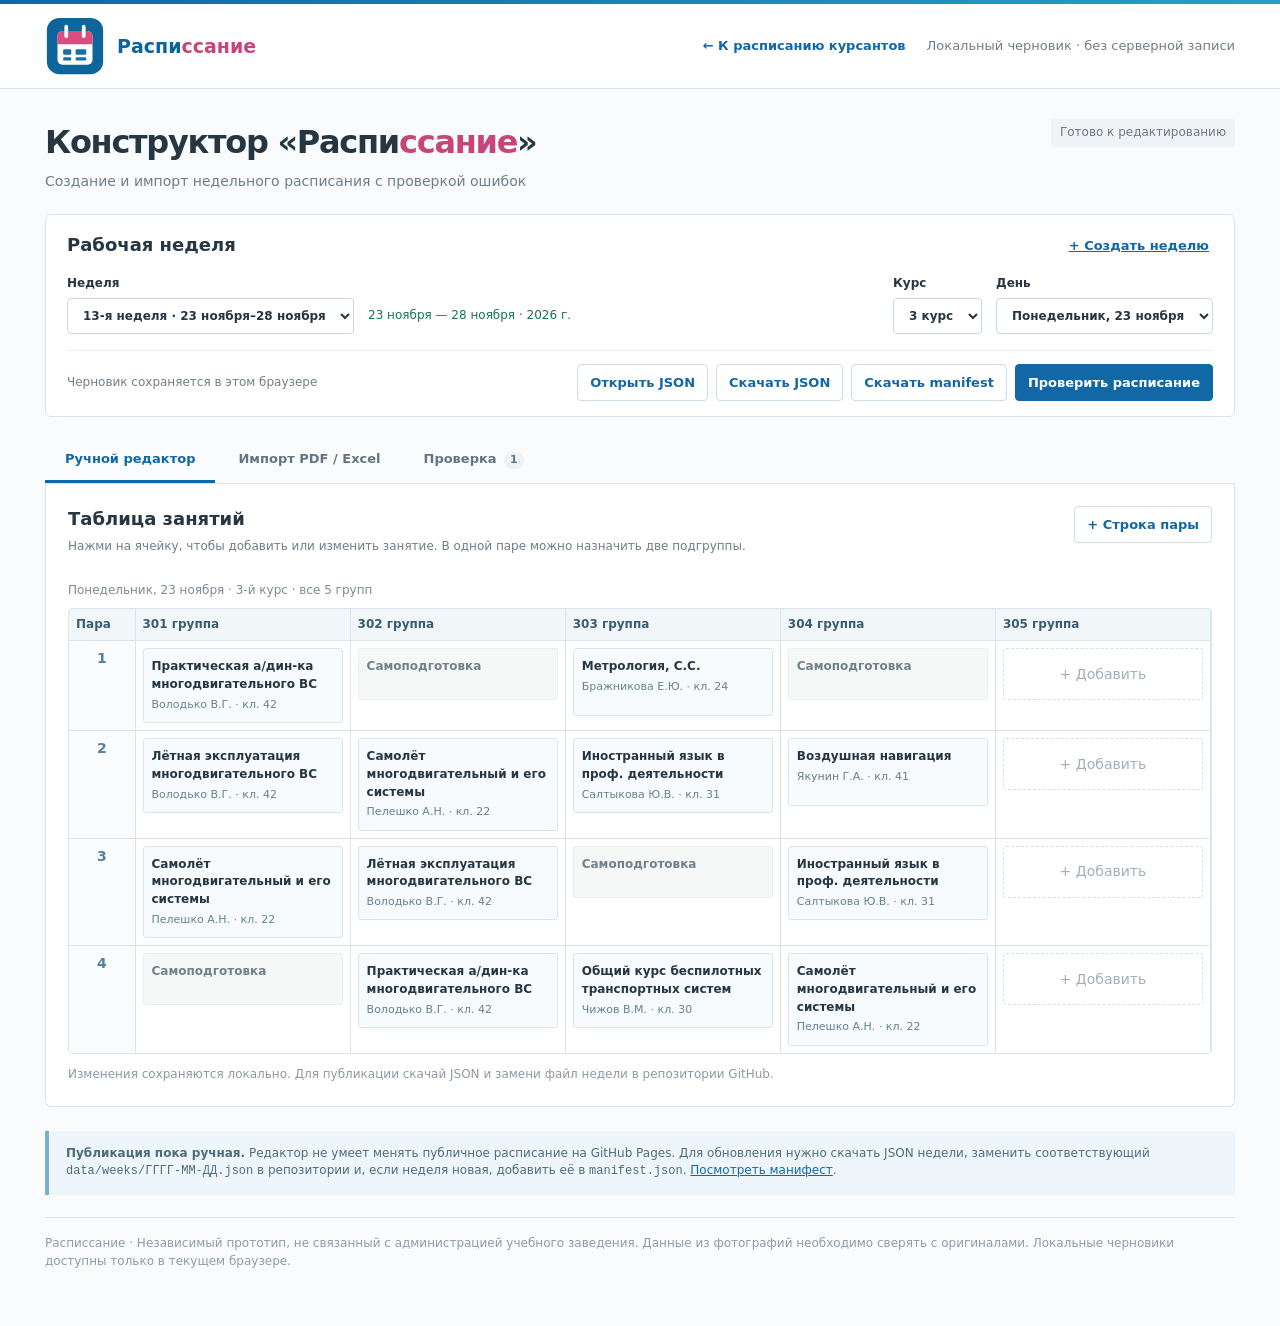
==== editor/index.html @ 6105d711 "Add files via upload" ====
<!doctype html>
<html lang="ru">
<head>
<meta charset="utf-8">
<meta name="viewport" content="width=device-width,initial-scale=1">
<meta name="theme-color" content="#ffffff">
<title>Редактор — Расписсание</title>
<link rel="stylesheet" href="./style.css">
<link rel="manifest" href="../manifest.webmanifest">
<link rel="icon" type="image/png" href="../assets/icons/favicon-48.png">
<link rel="apple-touch-icon" href="../assets/icons/apple-touch-icon.png">
</head>
<body>
<div class="top-rule"></div>
<header class="site-header"><div class="header-inner">
  <div class="brand"><img src="../assets/raspissanie-mark.svg" alt="Значок Расписсание"><div><strong>Распи<span class="brand-accent">ссание</span></strong></div></div>
  <nav class="header-nav"><a href="../index.html">← К расписанию курсантов</a><span>Локальный черновик · без серверной записи</span></nav>
</div></header>
<main class="container">
<div class="headline"><div><h1>Конструктор «Распи<span class="brand-accent">ссание</span>»</h1><p class="subheading">Создание и импорт недельного расписания с проверкой ошибок</p></div><span id="dirtyBadge" class="tag-muted">Не изменено</span></div>
<section class="workspace-bar" aria-label="Рабочая неделя">
<div class="workspace-header"><h2>Рабочая неделя</h2><button class="linkish" type="button" id="newWeekBtn">+ Создать неделю</button></div>
<div class="workspace-actions"><label>Неделя <select id="weekSelect" aria-label="Выбор недели"></select></label><span id="weekRange" class="week-range"></span><label>Курс <select id="courseSelect"><option value="1">1 курс</option><option value="2">2 курс</option><option value="3" selected>3 курс</option></select></label><label>День <select id="daySelect"></select></label></div>
<div class="workspace-status"><span id="storageStatus" role="status">Черновик сохраняется в этом браузере</span><div class="workspace-buttons"><button class="btn secondary" id="loadJsonBtn">Открыть JSON</button><button class="btn secondary" id="exportJsonBtn">Скачать JSON</button><button class="btn secondary" id="exportManifestBtn" title="Список недель для GitHub Pages">Скачать manifest</button><button class="btn primary" id="validateBtn">Проверить расписание</button></div></div>
</section>
<div class="tabs" role="tablist" aria-label="Режимы работы"><button class="tab active" role="tab" data-tab="manual" aria-selected="true">Ручной редактор</button><button class="tab" role="tab" data-tab="import" aria-selected="false">Импорт PDF / Excel</button><button class="tab" role="tab" data-tab="checks" aria-selected="false">Проверка <span id="issuesCount" class="tiny-count">0</span></button></div>
<section id="manualPanel" class="panel" aria-labelledby="manualTitle"><div class="panel-head"><div><h2 id="manualTitle">Таблица занятий</h2><p>Нажми на ячейку, чтобы добавить или изменить занятие. В одной паре можно назначить две подгруппы.</p></div><button type="button" class="btn secondary" id="addSlotBtn">+ Строка пары</button></div>
<div id="gridInfo" class="hint"></div><div class="table-wrap"><table class="editor-grid" id="scheduleGrid"><thead></thead><tbody></tbody></table></div><div class="grid-foot">Изменения сохраняются локально. Для публикации скачай JSON и замени файл недели в репозитории GitHub.</div></section>
<section id="importPanel" class="panel" hidden><div class="panel-head"><div><h2>Импорт документа</h2><p>Импорт не публикуется сразу: сначала проверь распознанные строки, затем перенеси их в таблицу.</p></div></div>
<div class="import-intro"><div class="dropzone" id="dropzone" tabindex="0" role="button" aria-label="Загрузить PDF, Excel, CSV, JSON или фото"><span class="drop-icon">⇧</span><strong>Перетащи документ или выбери файл</strong><small>Excel (.xlsx), CSV, PDF с текстовым слоем, JSON, фото для ручной сверки</small><button id="pickFileBtn" class="btn primary" type="button">Выбрать файл</button><input id="docFile" type="file" accept=".xlsx,.csv,.tsv,.pdf,.json,.png,.jpg,.jpeg" hidden></div>
<div class="how-to"><h3>Как работает импорт</h3><p><b>Excel:</b> поддерживается таблица с колонками «Дата / Группа / Пара / Предмет / Преподаватель / Класс», а также экспериментальное чтение широких таблиц по группам.</p><p><b>PDF:</b> извлекается текстовый слой. Скан без текста и фотография остаются источником для ручного переноса — облачное ИИ-распознавание пока не подключено.</p><button class="btn secondary" id="downloadCsvBtn" type="button">Скачать образец CSV для Excel</button></div></div>
<div class="import-status" id="importStatus" role="status">Документ ещё не выбран.</div>
<div id="importWork" hidden><div class="import-work-head"><div><h3 id="importFileTitle">Предпросмотр</h3><p id="importStats"></p></div><div class="import-actions"><button class="btn secondary" id="clearStageBtn">Очистить импорт</button><button class="btn primary" id="applyStageBtn">Перенести в черновик</button></div></div><div class="import-columns"><div class="preview"><h4>Исходный документ / распознанный текст</h4><div id="sourcePreview" class="source-view"></div></div><div class="review"><h4>Распознанные записи · можно исправить перед переносом</h4><div id="stageTableWrap" class="stage-scroll"></div><div id="stageNotes" class="hint"></div></div></div></div>
</section>
<section id="checksPanel" class="panel" hidden><div class="panel-head"><div><h2>Проверка расписания</h2><p>Проверяем незаполненные поля, неизвестные фамилии, повторяющиеся занятия и пересечения.</p></div><button class="btn primary" type="button" id="recheckBtn">Проверить ещё раз</button></div><div id="checkSummary" class="check-summary"></div><div id="checkList" class="issues"></div></section>
<section class="help-note"><strong>Публикация пока ручная.</strong> Редактор не умеет менять публичное расписание на GitHub Pages. Для обновления нужно скачать JSON недели, заменить соответствующий <code>data/weeks/ГГГГ-ММ-ДД.json</code> в репозитории и, если неделя новая, добавить её в <code>manifest.json</code>. <a href="../data/weeks/manifest.json" target="_blank" rel="noopener">Посмотреть манифест</a>.</section>
<footer>Расписсание · Независимый прототип, не связанный с администрацией учебного заведения. Данные из фотографий необходимо сверять с оригиналами. Локальные черновики доступны только в текущем браузере.</footer>
</main>
<dialog id="lessonDialog" class="modal"><form id="lessonForm"><div class="modal-header"><div><h2 id="lessonDialogTitle">Редактирование пары</h2><p id="lessonContext"></p></div><button type="button" id="closeLessonBtn" class="icon-button" aria-label="Закрыть">×</button></div><div class="modal-body"><div class="form-grid"><label>Номер пары <select id="lessonNumber"></select></label><label>Тип занятия <select id="lessonKind"><option value="lesson">Учебная пара</option><option value="self_study">Самоподготовка</option><option value="split">Подгруппы (2 занятия)</option></select></label></div><div id="singleFields" class="form-grid"><label class="full">Дисциплина<input id="lessonSubject" list="subjectsList" autocomplete="off" placeholder="Например, Воздушная навигация"><datalist id="subjectsList"></datalist></label><label>Преподаватель<input id="lessonTeacher" list="teachersList" autocomplete="off" placeholder="Фамилия"><datalist id="teachersList"></datalist></label><label>Аудитория<input id="lessonRoom" list="roomsList" autocomplete="off" placeholder="Например, 41"></label></div><div id="splitFields" hidden><p class="hint">Оба занятия проходят одновременно. Выбери преподавателя и аудиторию отдельно для каждой подгруппы.</p><div id="splitFieldRows"></div></div></div><div class="modal-actions"><button type="button" class="btn danger" id="deleteLessonBtn">Удалить</button><div class="grow"></div><button type="button" class="btn secondary" id="cancelLessonBtn">Отмена</button><button type="submit" class="btn primary">Сохранить</button></div></form></dialog>
<dialog id="newWeekDialog" class="modal"><form id="newWeekForm"><div class="modal-header"><div><h2>Создать учебную неделю</h2><p>Старые недели останутся на месте</p></div><button type="button" class="icon-button" id="closeNewWeekBtn">×</button></div><div class="modal-body"><label class="block-label">Понедельник новой недели<input id="newWeekDate" type="date" required></label><label class="block-label">Основа<select id="newWeekMethod"><option value="blank">Пустая неделя (все 15 групп)</option><option value="copy">Скопировать занятия из выбранной недели</option></select></label><p class="hint">При копировании даты переносятся на новую неделю, а старые записи сохраняются. После создания можно исправить занятия вручную.</p></div><div class="modal-actions"><button type="button" class="btn secondary" id="cancelNewWeekBtn">Отмена</button><button type="submit" class="btn primary">Создать неделю</button></div></form></dialog>
<datalist id="roomsList"></datalist>
<div id="toast" role="status" class="toast"></div>
<script src="./app.js"></script>
<script defer src="../assets/pwa.js"></script>
</body></html>
---- editor/style.css ----
:root{--blue:#1267a6;--blue-dark:#084d80;--blue-pale:#eaf4fb;--text:#263642;--muted:#6e7e89;--line:#dbe4ea;--green:#157650;--warn:#8a621f;--red:#b64d57;--pale:#faf9ec;--bg:#f9fbfc}
*{box-sizing:border-box}body{margin:0;font-family:system-ui,-apple-system,"Segoe UI",Arial,sans-serif;color:var(--text);background:var(--bg);font-size:14px;line-height:1.48}button,input,select{font:inherit}button{cursor:pointer}a{color:var(--blue)}input,select{min-width:0}button:focus-visible,input:focus-visible,select:focus-visible,a:focus-visible{outline:3px solid #67b8ea;outline-offset:2px}[hidden]{display:none!important}.top-rule{height:4px;background:linear-gradient(90deg,#0c68aa,#26a0c4)}.site-header{background:white;border-bottom:1px solid var(--line)}.header-inner{max-width:1240px;margin:auto;padding:12px 25px;display:flex;justify-content:space-between;align-items:center;gap:14px}.brand{display:flex;align-items:center;gap:12px}.brand img{width:60px;height:60px;object-fit:contain}.brand strong{display:block;font-size:19px;color:#08649d}.header-nav{display:flex;gap:21px;font-size:13px;color:var(--muted)}.header-nav a{text-decoration:none;font-weight:600}.container{max-width:1240px;margin:auto;padding:30px 25px 56px}.headline{display:flex;align-items:flex-start;justify-content:space-between;gap:10px;margin-bottom:22px}.headline h1{font-size:32px;letter-spacing:-.04em;margin:0 0 5px}.subheading{margin:0;color:var(--muted)}.tag-muted{padding:5px 9px;background:#eff3f6;color:#6b7a84;border-radius:4px;font-size:12px;white-space:nowrap}.tag-muted.dirty{background:#fff5df;color:#936321}.workspace-bar,.panel{background:white;border:1px solid var(--line);border-radius:6px}.workspace-bar{padding:17px 21px 15px;margin-bottom:21px}.workspace-header,.workspace-status,.panel-head{display:flex;justify-content:space-between;align-items:center;gap:15px}.workspace-header h2,.panel h2{font-size:18px;margin:0}.linkish{background:none;border:0;color:var(--blue);font-weight:700;text-decoration:underline;font-size:13px;padding:4px}.workspace-actions{display:flex;gap:14px;align-items:end;flex-wrap:wrap;margin:16px 0}.workspace-actions label{font-size:12px;font-weight:650;display:flex;flex-direction:column;gap:5px}.workspace-actions select,.modal input,.modal select{padding:9px 11px;border:1px solid #cbd8df;border-radius:4px;background:white;color:var(--text)}.workspace-actions #weekSelect{min-width:185px}.workspace-actions #daySelect{min-width:175px}.week-range{margin-right:auto;font-size:12px;color:var(--green);padding-bottom:9px}.workspace-status{border-top:1px solid #e8eff3;padding-top:13px;color:var(--muted);font-size:12px}.workspace-buttons{display:flex;gap:8px;flex-wrap:wrap}.btn{border-radius:4px;min-height:35px;padding:8px 12px;font-size:13px;font-weight:650;border:1px solid transparent;background:white;white-space:nowrap}.btn.primary{color:white;background:var(--blue);border-color:var(--blue)}.btn.primary:hover{background:var(--blue-dark)}.btn.secondary{color:var(--blue);border-color:#cbdde8}.btn.secondary:hover{background:#f1f8fc}.btn.danger{color:#ac3d4c;border-color:#e6b9bf}.tabs{display:flex;gap:3px;border-bottom:1px solid var(--line)}.tab{border:0;border-bottom:3px solid transparent;background:none;color:#637582;font-weight:600;padding:11px 20px;font-size:13px}.tab.active{color:var(--blue);border-bottom-color:var(--blue)}.tiny-count{display:inline-block;background:#edf2f6;padding:0 6px;border-radius:15px;font-size:11px;margin-left:3px}.panel{border-top:0;border-radius:0 0 6px 6px;padding:22px;margin-bottom:24px;min-height:210px}.panel-head{align-items:start;margin-bottom:18px}.panel-head p{color:var(--muted);font-size:12px;margin:6px 0 0;max-width:740px}.hint{color:#7b8b96;font-size:12px;padding:8px 0}.table-wrap{overflow:auto;max-height:72vh;border:1px solid var(--line);border-radius:4px}.editor-grid{border-collapse:collapse;min-width:825px;width:100%;table-layout:fixed}.editor-grid th{background:#f1f6f9;color:#395c71;font-size:12px;position:sticky;top:0;z-index:1;text-align:left}.editor-grid th,.editor-grid td{padding:7px;border-bottom:1px solid var(--line);border-right:1px solid var(--line);vertical-align:top}.editor-grid th:first-child{width:66px}.editor-grid tr:last-child td{border-bottom:0}.editor-grid td:first-child{font-weight:750;background:#fafbfc;color:#57809b;text-align:center}.cell-lesson{width:100%;border:1px solid #d8e6ee;border-radius:3px;background:#f7fbfd;padding:9px 8px;text-align:left;min-height:68px;white-space:normal;color:var(--text);display:flex;flex-direction:column;gap:3px}.cell-lesson:hover{background:#e8f4fb;border-color:#78b9df}.cell-lesson span{font-weight:650;font-size:12px}.cell-lesson small{color:#66808e;font-size:11px}.cell-lesson.self{background:#f6f7f7;border-color:#ebeeee;color:#70818b;min-height:52px}.cell-lesson.empty{border:1px dashed #d4e0e8;background:white;color:#a1b0b9;justify-content:center;align-items:center;min-height:52px}.cell-lesson.split{border-left:3px solid #4c9acb}.cell-lesson.duplicate{outline:2px solid #dfa04f}.grid-foot{color:#8b99a3;font-size:12px;margin-top:12px}.import-intro{display:grid;grid-template-columns:1fr 1fr;gap:15px}.dropzone{border:2px dashed #bbd3e1;background:#f7fbfe;padding:25px;display:flex;gap:10px;align-items:center;justify-content:center;text-align:center;flex-direction:column;min-height:230px;border-radius:6px}.dropzone.dragover{background:#e4f4ff;border-color:#2d91ce}.dropzone strong{font-size:15px}.dropzone small{color:var(--muted);font-size:12px;max-width:370px}.drop-icon{font-size:36px;color:#397da9}.how-to{background:var(--pale);padding:18px 21px;border:1px solid #efecd5;border-radius:6px}.how-to h3{margin:0 0 6px}.how-to p{font-size:12px;color:#60737d}.import-status{padding:13px;background:#f4f8fa;border-left:3px solid #87b4ce;margin:18px 0;color:#496679;font-size:13px}.import-status.error{border-color:#c75f5f;background:#fff5f5;color:#8e3d43}.import-work-head{display:flex;justify-content:space-between;align-items:start;gap:15px}.import-work-head h3{margin:0 0 4px}.import-work-head p{margin:0;color:var(--muted);font-size:12px}.import-actions{display:flex;gap:8px;flex-wrap:wrap}.import-columns{display:grid;grid-template-columns:minmax(230px,35%) minmax(0,1fr);gap:14px;margin-top:17px}.preview,.review{min-width:0;border:1px solid var(--line);border-radius:4px;padding:12px}.preview h4,.review h4{font-size:13px;margin:0 0 10px}.source-view{background:#f8fafb;max-height:520px;overflow:auto;min-height:160px;padding:9px}.source-view img{max-width:100%;height:auto}.source-view iframe{width:100%;height:430px;border:0}.source-view pre{white-space:pre-wrap;font-family:ui-monospace,monospace;font-size:11px;word-break:break-word}.stage-scroll{overflow:auto;max-height:520px}.stage-table{border-collapse:collapse;min-width:840px;width:100%}.stage-table th{position:sticky;top:0;background:#eff5f8;z-index:1;color:#637783;font-size:11px}.stage-table th,.stage-table td{border:1px solid #e1e9ee;padding:5px}.stage-table input,.stage-table select{border:1px solid #d7e2e8;padding:5px 6px;max-width:100%;width:100%;font-size:12px;background:white}.stage-table tr.uncertain{background:#fff7e6}.stage-table .mini-remove{border:0;background:transparent;color:#b64d57;font-size:20px;padding:0 4px}.issues{display:grid;gap:8px}.issue{padding:11px 13px;border:1px solid #e2e9ed;border-radius:4px;border-left:4px solid #d6a54c;font-size:13px}.issue.error{border-left-color:#c45b64}.issue.info{border-left-color:#65a5cb}.issue strong{display:block;margin-bottom:2px}.issue span{color:var(--muted);font-size:12px}.check-summary{margin-bottom:12px;font-size:13px;color:#507184}.help-note{background:#eef6fb;border-left:4px solid #78b0ce;padding:14px 17px;color:#4d6c7b;font-size:12px;margin-bottom:22px}.help-note code{white-space:normal}.container footer{font-size:12px;color:#8d9ca6;border-top:1px solid var(--line);padding-top:17px}.modal{border:1px solid #bfd5e3;border-radius:6px;max-width:600px;width:calc(100% - 20px);padding:0;box-shadow:0 22px 62px #142e4240;max-height:92vh;color:var(--text)}.modal::backdrop{background:#16334888}.modal-header{display:flex;justify-content:space-between;gap:10px;background:#f0f6fa;border-bottom:1px solid var(--line);padding:16px 20px}.modal-header h2{font-size:18px;margin:0}.modal-header p{margin:3px 0 0;color:var(--muted);font-size:12px}.icon-button{background:none;border:0;font-size:28px;line-height:1;color:#83949e}.modal-body{padding:19px 20px;max-height:65vh;overflow:auto}.modal-body label{font-size:12px;font-weight:600;color:#465d6c;display:flex;flex-direction:column;gap:5px}.modal-body label input,.modal-body label select{font-weight:400;color:#263642;font-size:13px}.form-grid{display:grid;grid-template-columns:1fr 1fr;gap:13px;margin-bottom:13px}.form-grid .full{grid-column:1/-1}.block-label{margin-bottom:14px}.split-box{border:1px solid #e1e8ef;border-radius:4px;padding:12px;margin:10px 0}.split-box h3{margin:0 0 8px;font-size:13px}.split-box .form-grid{margin:0}.modal-actions{border-top:1px solid var(--line);padding:12px 20px;display:flex;gap:9px;align-items:center}.grow{flex:1}.toast{position:fixed;right:20px;bottom:20px;border-radius:5px;background:#183f5a;color:#fff;padding:13px 17px;z-index:200;box-shadow:0 8px 20px #153f5733;display:none;max-width:390px}.toast.show{display:block}
@media(max-width:900px){.import-columns{grid-template-columns:1fr}.import-intro{grid-template-columns:1fr}.header-nav span{display:none}.workspace-status,.panel-head,.import-work-head{align-items:flex-start;flex-wrap:wrap}.week-range{width:100%;order:4;padding:0}.table-wrap{max-height:none}}
@media(max-width:600px){.container{padding:20px 13px 40px}.header-inner{padding:10px 13px}.brand img{height:46px;width:46px}.brand strong{font-size:16px}.brand small{font-size:10px}.header-nav a{font-size:11px}.headline h1{font-size:26px}.workspace-bar,.panel{padding:14px}.tab{padding:10px 11px;font-size:12px}.workspace-actions{gap:10px}.workspace-actions label{width:calc(50% - 5px)}.workspace-actions label select{width:100%;min-width:0!important}.workspace-buttons{width:100%}.workspace-buttons .btn{flex:1;white-space:normal}.form-grid{grid-template-columns:1fr}.form-grid .full{grid-column:auto}}

/* Временный бренд; сетка и типографика остаются исходными */
.brand-accent{color:#c64679}
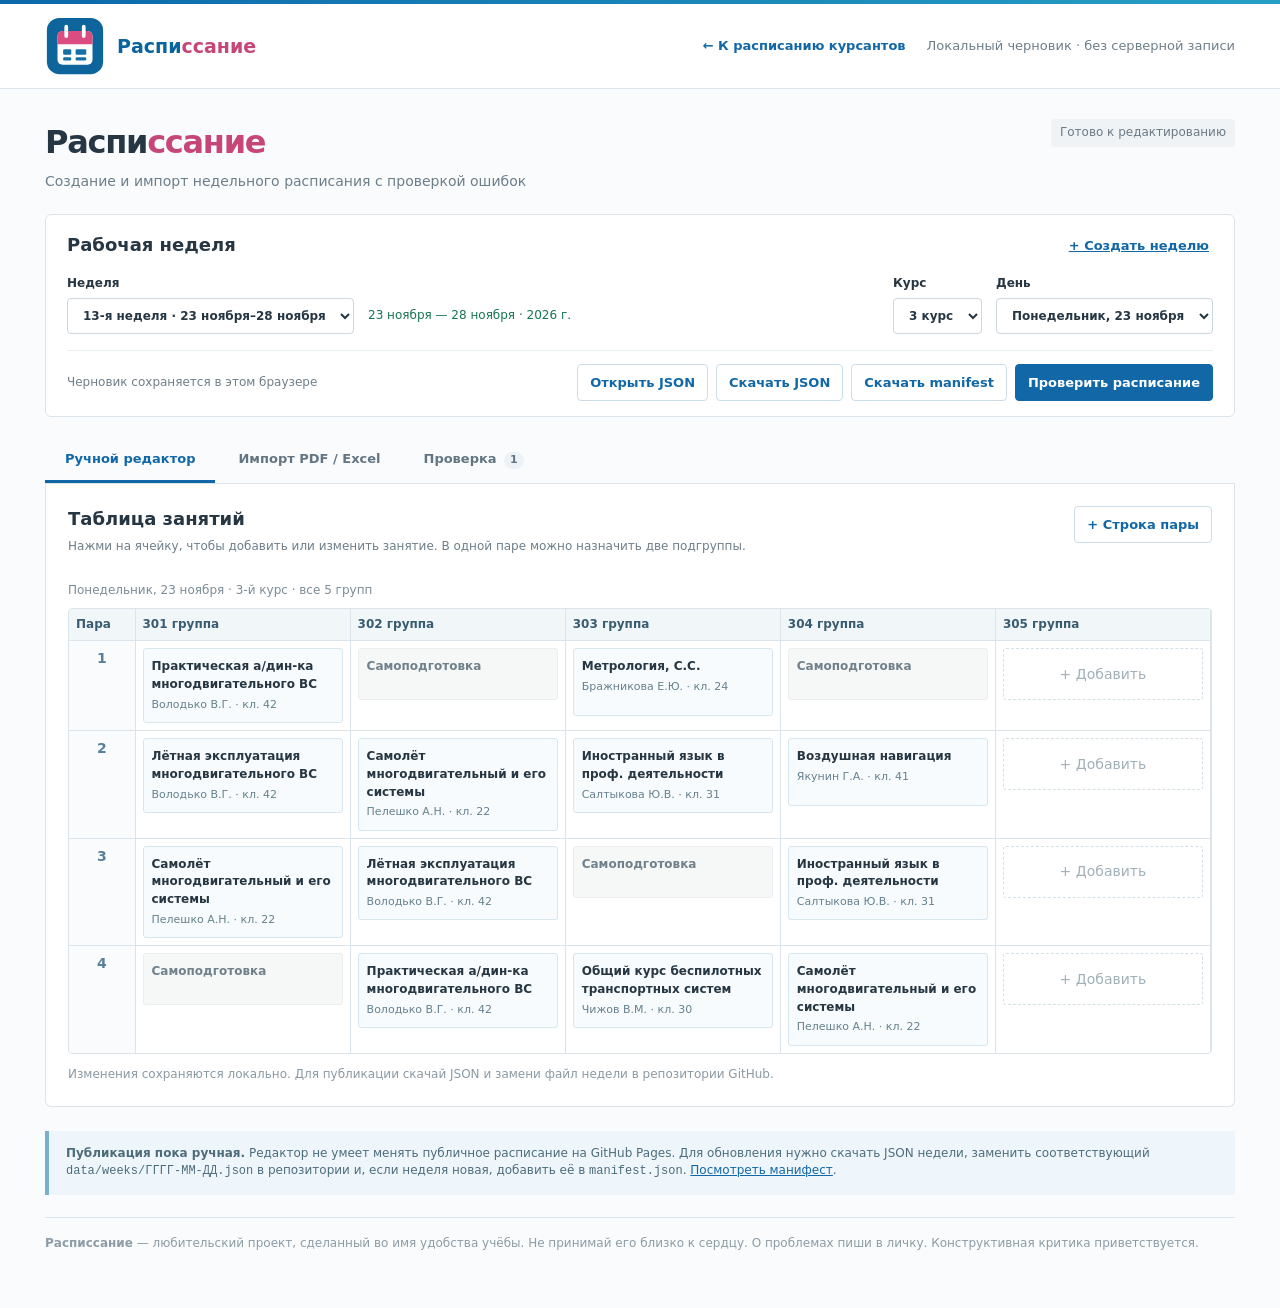
==== commit 0830f6fa: "Add files via upload" ====
--- a/editor/index.html
+++ b/editor/index.html
@@ -4,7 +4,7 @@
 <meta charset="utf-8">
 <meta name="viewport" content="width=device-width,initial-scale=1">
 <meta name="theme-color" content="#ffffff">
-<title>Редактор — Расписсание</title>
+<title>Расписсание</title>
 <link rel="stylesheet" href="./style.css">
 <link rel="manifest" href="../manifest.webmanifest">
 <link rel="icon" type="image/png" href="../assets/icons/favicon-48.png">
@@ -17,7 +17,7 @@
   <nav class="header-nav"><a href="../index.html">← К расписанию курсантов</a><span>Локальный черновик · без серверной записи</span></nav>
 </div></header>
 <main class="container">
-<div class="headline"><div><h1>Конструктор «Распи<span class="brand-accent">ссание</span>»</h1><p class="subheading">Создание и импорт недельного расписания с проверкой ошибок</p></div><span id="dirtyBadge" class="tag-muted">Не изменено</span></div>
+<div class="headline"><div><h1>Распи<span class="brand-accent">ссание</span></h1><p class="subheading">Создание и импорт недельного расписания с проверкой ошибок</p></div><span id="dirtyBadge" class="tag-muted">Не изменено</span></div>
 <section class="workspace-bar" aria-label="Рабочая неделя">
 <div class="workspace-header"><h2>Рабочая неделя</h2><button class="linkish" type="button" id="newWeekBtn">+ Создать неделю</button></div>
 <div class="workspace-actions"><label>Неделя <select id="weekSelect" aria-label="Выбор недели"></select></label><span id="weekRange" class="week-range"></span><label>Курс <select id="courseSelect"><option value="1">1 курс</option><option value="2">2 курс</option><option value="3" selected>3 курс</option></select></label><label>День <select id="daySelect"></select></label></div>
@@ -34,7 +34,7 @@
 </section>
 <section id="checksPanel" class="panel" hidden><div class="panel-head"><div><h2>Проверка расписания</h2><p>Проверяем незаполненные поля, неизвестные фамилии, повторяющиеся занятия и пересечения.</p></div><button class="btn primary" type="button" id="recheckBtn">Проверить ещё раз</button></div><div id="checkSummary" class="check-summary"></div><div id="checkList" class="issues"></div></section>
 <section class="help-note"><strong>Публикация пока ручная.</strong> Редактор не умеет менять публичное расписание на GitHub Pages. Для обновления нужно скачать JSON недели, заменить соответствующий <code>data/weeks/ГГГГ-ММ-ДД.json</code> в репозитории и, если неделя новая, добавить её в <code>manifest.json</code>. <a href="../data/weeks/manifest.json" target="_blank" rel="noopener">Посмотреть манифест</a>.</section>
-<footer>Расписсание · Независимый прототип, не связанный с администрацией учебного заведения. Данные из фотографий необходимо сверять с оригиналами. Локальные черновики доступны только в текущем браузере.</footer>
+<footer><strong>Расписсание</strong> — любительский проект, сделанный во имя удобства учёбы. Не принимай его близко к сердцу. О проблемах пиши в личку. Конструктивная критика приветствуется.</footer>
 </main>
 <dialog id="lessonDialog" class="modal"><form id="lessonForm"><div class="modal-header"><div><h2 id="lessonDialogTitle">Редактирование пары</h2><p id="lessonContext"></p></div><button type="button" id="closeLessonBtn" class="icon-button" aria-label="Закрыть">×</button></div><div class="modal-body"><div class="form-grid"><label>Номер пары <select id="lessonNumber"></select></label><label>Тип занятия <select id="lessonKind"><option value="lesson">Учебная пара</option><option value="self_study">Самоподготовка</option><option value="split">Подгруппы (2 занятия)</option></select></label></div><div id="singleFields" class="form-grid"><label class="full">Дисциплина<input id="lessonSubject" list="subjectsList" autocomplete="off" placeholder="Например, Воздушная навигация"><datalist id="subjectsList"></datalist></label><label>Преподаватель<input id="lessonTeacher" list="teachersList" autocomplete="off" placeholder="Фамилия"><datalist id="teachersList"></datalist></label><label>Аудитория<input id="lessonRoom" list="roomsList" autocomplete="off" placeholder="Например, 41"></label></div><div id="splitFields" hidden><p class="hint">Оба занятия проходят одновременно. Выбери преподавателя и аудиторию отдельно для каждой подгруппы.</p><div id="splitFieldRows"></div></div></div><div class="modal-actions"><button type="button" class="btn danger" id="deleteLessonBtn">Удалить</button><div class="grow"></div><button type="button" class="btn secondary" id="cancelLessonBtn">Отмена</button><button type="submit" class="btn primary">Сохранить</button></div></form></dialog>
 <dialog id="newWeekDialog" class="modal"><form id="newWeekForm"><div class="modal-header"><div><h2>Создать учебную неделю</h2><p>Старые недели останутся на месте</p></div><button type="button" class="icon-button" id="closeNewWeekBtn">×</button></div><div class="modal-body"><label class="block-label">Понедельник новой недели<input id="newWeekDate" type="date" required></label><label class="block-label">Основа<select id="newWeekMethod"><option value="blank">Пустая неделя (все 15 групп)</option><option value="copy">Скопировать занятия из выбранной недели</option></select></label><p class="hint">При копировании даты переносятся на новую неделю, а старые записи сохраняются. После создания можно исправить занятия вручную.</p></div><div class="modal-actions"><button type="button" class="btn secondary" id="cancelNewWeekBtn">Отмена</button><button type="submit" class="btn primary">Создать неделю</button></div></form></dialog>
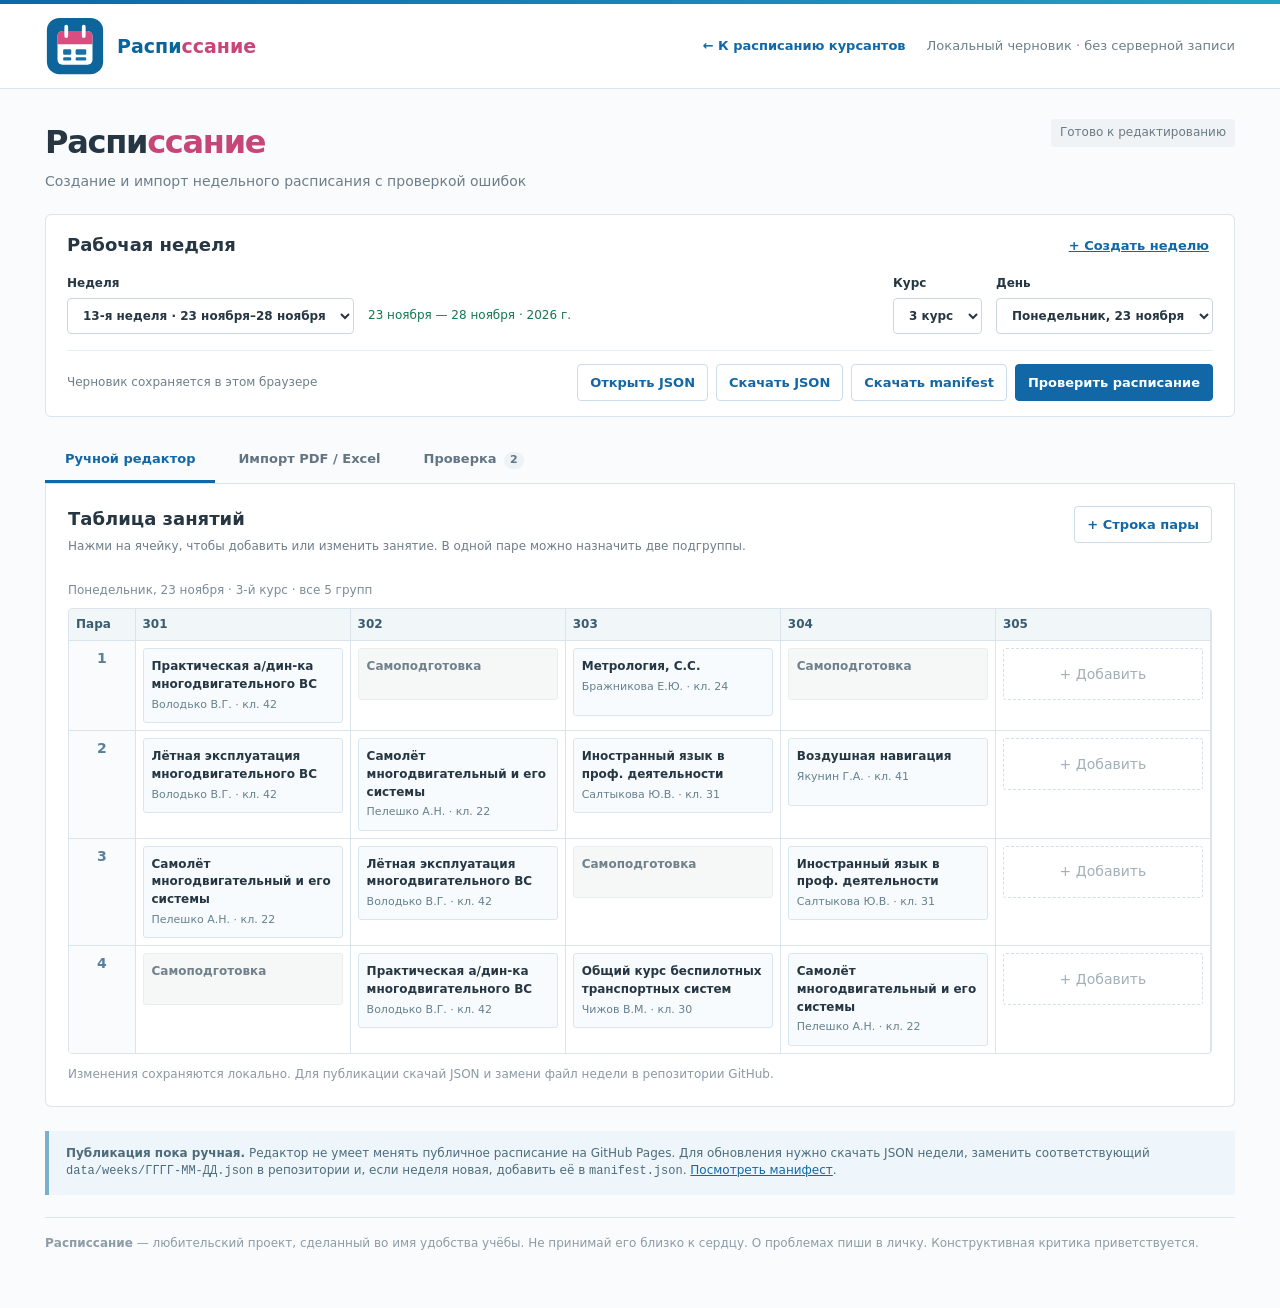
==== commit 6467c1f3: "Add files via upload" ====
--- a/editor/index.html
+++ b/editor/index.html
@@ -32,11 +32,11 @@
 <div class="import-status" id="importStatus" role="status">Документ ещё не выбран.</div>
 <div id="importWork" hidden><div class="import-work-head"><div><h3 id="importFileTitle">Предпросмотр</h3><p id="importStats"></p></div><div class="import-actions"><button class="btn secondary" id="clearStageBtn">Очистить импорт</button><button class="btn primary" id="applyStageBtn">Перенести в черновик</button></div></div><div class="import-columns"><div class="preview"><h4>Исходный документ / распознанный текст</h4><div id="sourcePreview" class="source-view"></div></div><div class="review"><h4>Распознанные записи · можно исправить перед переносом</h4><div id="stageTableWrap" class="stage-scroll"></div><div id="stageNotes" class="hint"></div></div></div></div>
 </section>
-<section id="checksPanel" class="panel" hidden><div class="panel-head"><div><h2>Проверка расписания</h2><p>Проверяем незаполненные поля, неизвестные фамилии, повторяющиеся занятия и пересечения.</p></div><button class="btn primary" type="button" id="recheckBtn">Проверить ещё раз</button></div><div id="checkSummary" class="check-summary"></div><div id="checkList" class="issues"></div></section>
+<section id="checksPanel" class="panel" hidden><div class="panel-head"><div><h2>Проверка расписания</h2><p>Проверяем заполнение, занятость и необычные аудитории по двум неделям.</p></div><button class="btn primary" type="button" id="recheckBtn">Проверить ещё раз</button></div><div id="checkSummary" class="check-summary"></div><div id="checkList" class="issues"></div></section>
 <section class="help-note"><strong>Публикация пока ручная.</strong> Редактор не умеет менять публичное расписание на GitHub Pages. Для обновления нужно скачать JSON недели, заменить соответствующий <code>data/weeks/ГГГГ-ММ-ДД.json</code> в репозитории и, если неделя новая, добавить её в <code>manifest.json</code>. <a href="../data/weeks/manifest.json" target="_blank" rel="noopener">Посмотреть манифест</a>.</section>
 <footer><strong>Расписсание</strong> — любительский проект, сделанный во имя удобства учёбы. Не принимай его близко к сердцу. О проблемах пиши в личку. Конструктивная критика приветствуется.</footer>
 </main>
-<dialog id="lessonDialog" class="modal"><form id="lessonForm"><div class="modal-header"><div><h2 id="lessonDialogTitle">Редактирование пары</h2><p id="lessonContext"></p></div><button type="button" id="closeLessonBtn" class="icon-button" aria-label="Закрыть">×</button></div><div class="modal-body"><div class="form-grid"><label>Номер пары <select id="lessonNumber"></select></label><label>Тип занятия <select id="lessonKind"><option value="lesson">Учебная пара</option><option value="self_study">Самоподготовка</option><option value="split">Подгруппы (2 занятия)</option></select></label></div><div id="singleFields" class="form-grid"><label class="full">Дисциплина<input id="lessonSubject" list="subjectsList" autocomplete="off" placeholder="Например, Воздушная навигация"><datalist id="subjectsList"></datalist></label><label>Преподаватель<input id="lessonTeacher" list="teachersList" autocomplete="off" placeholder="Фамилия"><datalist id="teachersList"></datalist></label><label>Аудитория<input id="lessonRoom" list="roomsList" autocomplete="off" placeholder="Например, 41"></label></div><div id="splitFields" hidden><p class="hint">Оба занятия проходят одновременно. Выбери преподавателя и аудиторию отдельно для каждой подгруппы.</p><div id="splitFieldRows"></div></div></div><div class="modal-actions"><button type="button" class="btn danger" id="deleteLessonBtn">Удалить</button><div class="grow"></div><button type="button" class="btn secondary" id="cancelLessonBtn">Отмена</button><button type="submit" class="btn primary">Сохранить</button></div></form></dialog>
+<dialog id="lessonDialog" class="modal"><form id="lessonForm"><div class="modal-header"><div><h2 id="lessonDialogTitle">Редактирование пары</h2><p id="lessonContext"></p></div><button type="button" id="closeLessonBtn" class="icon-button" aria-label="Закрыть">×</button></div><div class="modal-body"><div class="form-grid"><label>Номер пары <select id="lessonNumber"></select></label><label>Тип занятия <select id="lessonKind"><option value="lesson">Учебная пара</option><option value="self_study">Самоподготовка</option><option value="split">Подгруппы (2 занятия)</option></select></label></div><div id="singleFields" class="form-grid"><label class="full">Дисциплина<input id="lessonSubject" list="subjectsList" autocomplete="off" placeholder="Например, Воздушная навигация"><datalist id="subjectsList"></datalist></label><label>Преподаватель<input id="lessonTeacher" list="teachersList" autocomplete="off" placeholder="Фамилия"><datalist id="teachersList"></datalist></label><label>Аудитория<input id="lessonRoom" list="roomsList" autocomplete="off" placeholder="Например, 41"></label></div><div id="roomHint" class="room-hint" role="status" aria-live="polite" hidden></div><div id="splitFields" hidden><p class="hint">Оба занятия проходят одновременно. Выбери преподавателя и аудиторию отдельно для каждой подгруппы.</p><div id="splitFieldRows"></div></div></div><div class="modal-actions"><button type="button" class="btn danger" id="deleteLessonBtn">Удалить</button><div class="grow"></div><button type="button" class="btn secondary" id="cancelLessonBtn">Отмена</button><button type="submit" class="btn primary">Сохранить</button></div></form></dialog>
 <dialog id="newWeekDialog" class="modal"><form id="newWeekForm"><div class="modal-header"><div><h2>Создать учебную неделю</h2><p>Старые недели останутся на месте</p></div><button type="button" class="icon-button" id="closeNewWeekBtn">×</button></div><div class="modal-body"><label class="block-label">Понедельник новой недели<input id="newWeekDate" type="date" required></label><label class="block-label">Основа<select id="newWeekMethod"><option value="blank">Пустая неделя (все 15 групп)</option><option value="copy">Скопировать занятия из выбранной недели</option></select></label><p class="hint">При копировании даты переносятся на новую неделю, а старые записи сохраняются. После создания можно исправить занятия вручную.</p></div><div class="modal-actions"><button type="button" class="btn secondary" id="cancelNewWeekBtn">Отмена</button><button type="submit" class="btn primary">Создать неделю</button></div></form></dialog>
 <datalist id="roomsList"></datalist>
 <div id="toast" role="status" class="toast"></div>
--- a/editor/style.css
+++ b/editor/style.css
@@ -5,3 +5,8 @@
 
 /* Временный бренд; сетка и типографика остаются исходными */
 .brand-accent{color:#c64679}
+
+/* Подсказка привычной аудитории (не запрещает переносы) */
+.room-hint{background:#edf6fb;border:1px solid #cee4f1;border-radius:5px;padding:10px 12px;margin:4px 0 13px;font-size:12px;color:#3c6781;line-height:1.55}
+.room-hint.warning{background:#fff6de;border-color:#ebce8b;color:#79551a}
+.room-hint strong{font-weight:650}
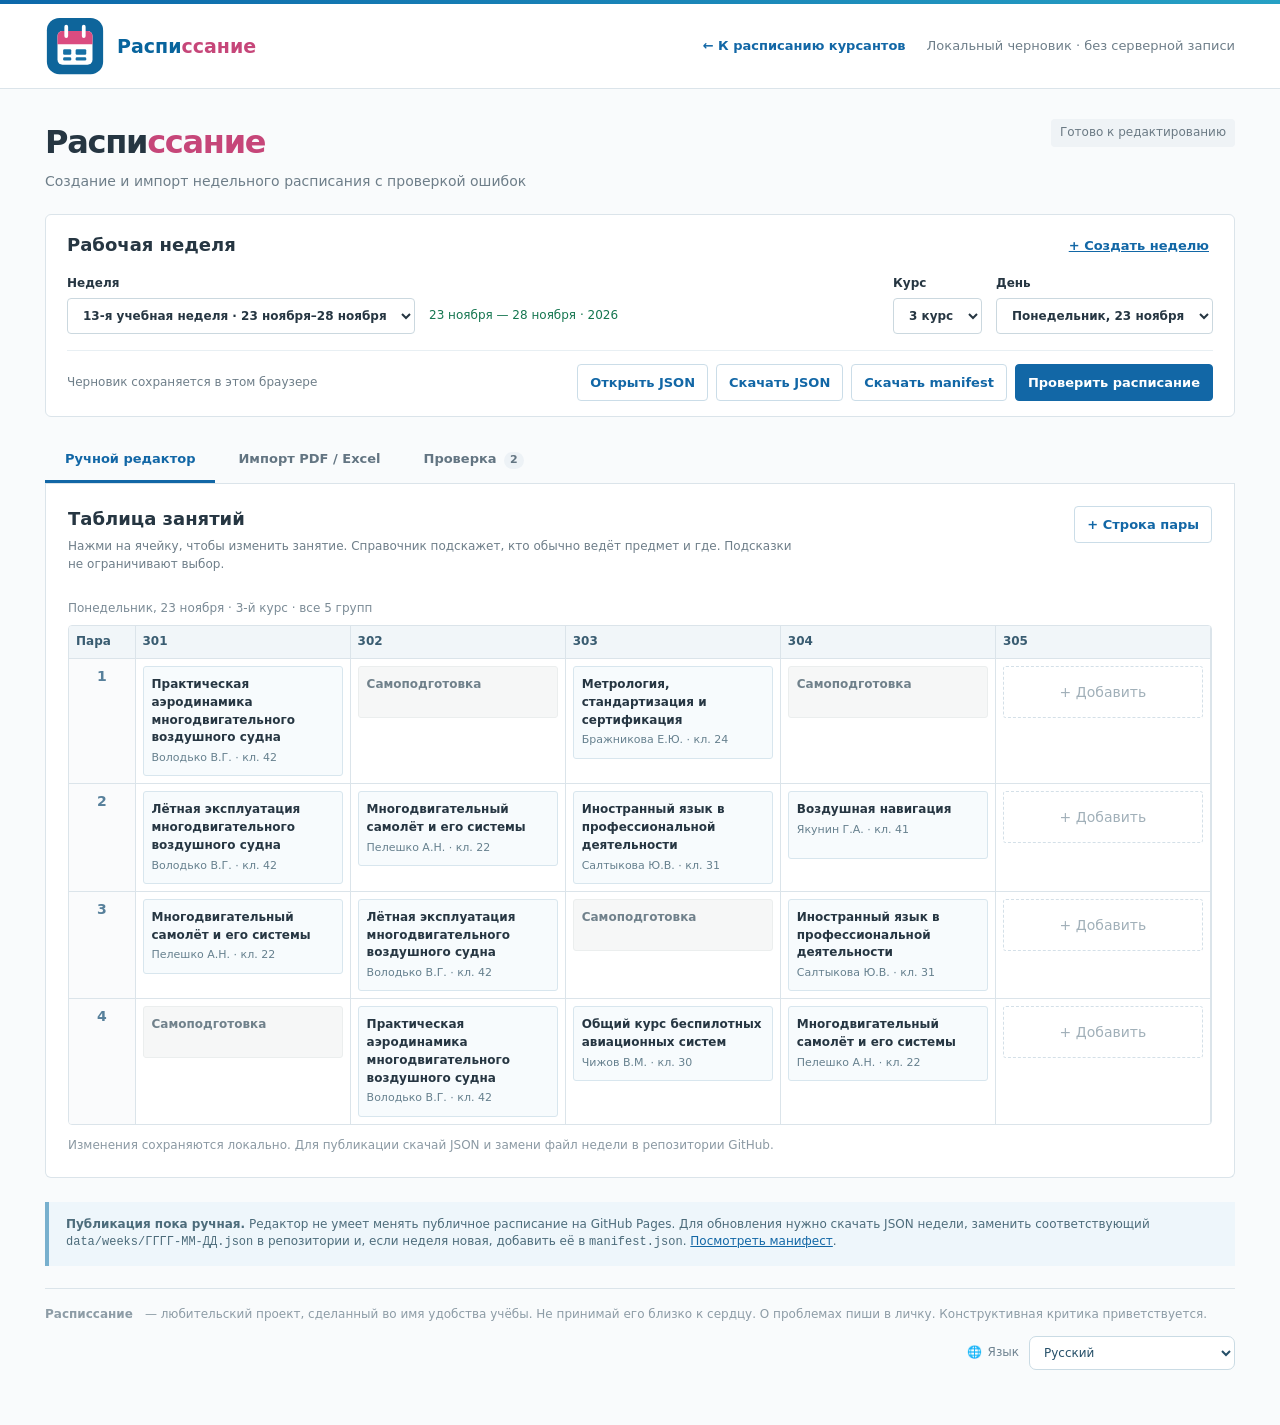
==== commit 18184f42: "Add files via upload" ====
--- a/editor/index.html
+++ b/editor/index.html
@@ -5,6 +5,7 @@
 <meta name="viewport" content="width=device-width,initial-scale=1">
 <meta name="theme-color" content="#ffffff">
 <title>Расписсание</title>
+<script src="../assets/i18n.js" data-locales="../data/i18n.json"></script>
 <link rel="stylesheet" href="./style.css">
 <link rel="manifest" href="../manifest.webmanifest">
 <link rel="icon" type="image/png" href="../assets/icons/favicon-48.png">
@@ -24,7 +25,7 @@
 <div class="workspace-status"><span id="storageStatus" role="status">Черновик сохраняется в этом браузере</span><div class="workspace-buttons"><button class="btn secondary" id="loadJsonBtn">Открыть JSON</button><button class="btn secondary" id="exportJsonBtn">Скачать JSON</button><button class="btn secondary" id="exportManifestBtn" title="Список недель для GitHub Pages">Скачать manifest</button><button class="btn primary" id="validateBtn">Проверить расписание</button></div></div>
 </section>
 <div class="tabs" role="tablist" aria-label="Режимы работы"><button class="tab active" role="tab" data-tab="manual" aria-selected="true">Ручной редактор</button><button class="tab" role="tab" data-tab="import" aria-selected="false">Импорт PDF / Excel</button><button class="tab" role="tab" data-tab="checks" aria-selected="false">Проверка <span id="issuesCount" class="tiny-count">0</span></button></div>
-<section id="manualPanel" class="panel" aria-labelledby="manualTitle"><div class="panel-head"><div><h2 id="manualTitle">Таблица занятий</h2><p>Нажми на ячейку, чтобы добавить или изменить занятие. В одной паре можно назначить две подгруппы.</p></div><button type="button" class="btn secondary" id="addSlotBtn">+ Строка пары</button></div>
+<section id="manualPanel" class="panel" aria-labelledby="manualTitle"><div class="panel-head"><div><h2 id="manualTitle">Таблица занятий</h2><p>Нажми на ячейку, чтобы изменить занятие. Справочник подскажет, кто обычно ведёт предмет и где. Подсказки не ограничивают выбор.</p></div><button type="button" class="btn secondary" id="addSlotBtn">+ Строка пары</button></div>
 <div id="gridInfo" class="hint"></div><div class="table-wrap"><table class="editor-grid" id="scheduleGrid"><thead></thead><tbody></tbody></table></div><div class="grid-foot">Изменения сохраняются локально. Для публикации скачай JSON и замени файл недели в репозитории GitHub.</div></section>
 <section id="importPanel" class="panel" hidden><div class="panel-head"><div><h2>Импорт документа</h2><p>Импорт не публикуется сразу: сначала проверь распознанные строки, затем перенеси их в таблицу.</p></div></div>
 <div class="import-intro"><div class="dropzone" id="dropzone" tabindex="0" role="button" aria-label="Загрузить PDF, Excel, CSV, JSON или фото"><span class="drop-icon">⇧</span><strong>Перетащи документ или выбери файл</strong><small>Excel (.xlsx), CSV, PDF с текстовым слоем, JSON, фото для ручной сверки</small><button id="pickFileBtn" class="btn primary" type="button">Выбрать файл</button><input id="docFile" type="file" accept=".xlsx,.csv,.tsv,.pdf,.json,.png,.jpg,.jpeg" hidden></div>
@@ -34,9 +35,9 @@
 </section>
 <section id="checksPanel" class="panel" hidden><div class="panel-head"><div><h2>Проверка расписания</h2><p>Проверяем заполнение, занятость и необычные аудитории по двум неделям.</p></div><button class="btn primary" type="button" id="recheckBtn">Проверить ещё раз</button></div><div id="checkSummary" class="check-summary"></div><div id="checkList" class="issues"></div></section>
 <section class="help-note"><strong>Публикация пока ручная.</strong> Редактор не умеет менять публичное расписание на GitHub Pages. Для обновления нужно скачать JSON недели, заменить соответствующий <code>data/weeks/ГГГГ-ММ-ДД.json</code> в репозитории и, если неделя новая, добавить её в <code>manifest.json</code>. <a href="../data/weeks/manifest.json" target="_blank" rel="noopener">Посмотреть манифест</a>.</section>
-<footer><strong>Расписсание</strong> — любительский проект, сделанный во имя удобства учёбы. Не принимай его близко к сердцу. О проблемах пиши в личку. Конструктивная критика приветствуется.</footer>
+<footer><strong>Расписсание</strong> — любительский проект, сделанный во имя удобства учёбы. Не принимай его близко к сердцу. О проблемах пиши в личку. Конструктивная критика приветствуется.<div class="language-control"><label for="siteLanguage">🌐 <span>Язык</span></label><select id="siteLanguage" aria-label="Выбор языка"><option value="ru">Русский</option></select><span id="languageNotice" class="language-notice" hidden></span></div></footer>
 </main>
-<dialog id="lessonDialog" class="modal"><form id="lessonForm"><div class="modal-header"><div><h2 id="lessonDialogTitle">Редактирование пары</h2><p id="lessonContext"></p></div><button type="button" id="closeLessonBtn" class="icon-button" aria-label="Закрыть">×</button></div><div class="modal-body"><div class="form-grid"><label>Номер пары <select id="lessonNumber"></select></label><label>Тип занятия <select id="lessonKind"><option value="lesson">Учебная пара</option><option value="self_study">Самоподготовка</option><option value="split">Подгруппы (2 занятия)</option></select></label></div><div id="singleFields" class="form-grid"><label class="full">Дисциплина<input id="lessonSubject" list="subjectsList" autocomplete="off" placeholder="Например, Воздушная навигация"><datalist id="subjectsList"></datalist></label><label>Преподаватель<input id="lessonTeacher" list="teachersList" autocomplete="off" placeholder="Фамилия"><datalist id="teachersList"></datalist></label><label>Аудитория<input id="lessonRoom" list="roomsList" autocomplete="off" placeholder="Например, 41"></label></div><div id="roomHint" class="room-hint" role="status" aria-live="polite" hidden></div><div id="splitFields" hidden><p class="hint">Оба занятия проходят одновременно. Выбери преподавателя и аудиторию отдельно для каждой подгруппы.</p><div id="splitFieldRows"></div></div></div><div class="modal-actions"><button type="button" class="btn danger" id="deleteLessonBtn">Удалить</button><div class="grow"></div><button type="button" class="btn secondary" id="cancelLessonBtn">Отмена</button><button type="submit" class="btn primary">Сохранить</button></div></form></dialog>
+<dialog id="lessonDialog" class="modal"><form id="lessonForm"><div class="modal-header"><div><h2 id="lessonDialogTitle">Редактирование пары</h2><p id="lessonContext"></p></div><button type="button" id="closeLessonBtn" class="icon-button" aria-label="Закрыть">×</button></div><div class="modal-body"><div class="form-grid"><label>Номер пары <select id="lessonNumber"></select></label><label>Тип занятия <select id="lessonKind"><option value="lesson">Учебная пара</option><option value="self_study">Самоподготовка</option><option value="split">Подгруппы (2 занятия)</option></select></label></div><div id="singleFields" class="form-grid"><label class="full">Дисциплина<input id="lessonSubject" list="subjectsList" autocomplete="off" placeholder="Например, Воздушная навигация"><datalist id="subjectsList"></datalist></label><label>Преподаватель<input id="lessonTeacher" list="teachersList" autocomplete="off" placeholder="Фамилия"><datalist id="teachersList"></datalist></label><label>Аудитория<input id="lessonRoom" list="roomsList" autocomplete="off" placeholder="Например, 41"></label></div><div class="suggestion-action"><span class="subject-hint" id="subjectHint" role="status" aria-live="polite" hidden></span><button type="button" class="suggestion-btn" id="fillSubjectSuggestion" hidden>Подставить из справочника</button></div><div id="roomHint" class="room-hint" role="status" aria-live="polite" hidden></div><div id="splitFields" hidden><p class="hint">Оба занятия проходят одновременно. Выбери преподавателя и аудиторию отдельно для каждой подгруппы.</p><div id="splitFieldRows"></div></div></div><div class="modal-actions"><button type="button" class="btn danger" id="deleteLessonBtn">Удалить</button><div class="grow"></div><button type="button" class="btn secondary" id="cancelLessonBtn">Отмена</button><button type="submit" class="btn primary">Сохранить</button></div></form></dialog>
 <dialog id="newWeekDialog" class="modal"><form id="newWeekForm"><div class="modal-header"><div><h2>Создать учебную неделю</h2><p>Старые недели останутся на месте</p></div><button type="button" class="icon-button" id="closeNewWeekBtn">×</button></div><div class="modal-body"><label class="block-label">Понедельник новой недели<input id="newWeekDate" type="date" required></label><label class="block-label">Основа<select id="newWeekMethod"><option value="blank">Пустая неделя (все 15 групп)</option><option value="copy">Скопировать занятия из выбранной недели</option></select></label><p class="hint">При копировании даты переносятся на новую неделю, а старые записи сохраняются. После создания можно исправить занятия вручную.</p></div><div class="modal-actions"><button type="button" class="btn secondary" id="cancelNewWeekBtn">Отмена</button><button type="submit" class="btn primary">Создать неделю</button></div></form></dialog>
 <datalist id="roomsList"></datalist>
 <div id="toast" role="status" class="toast"></div>
--- a/editor/style.css
+++ b/editor/style.css
@@ -10,3 +10,17 @@
 .room-hint{background:#edf6fb;border:1px solid #cee4f1;border-radius:5px;padding:10px 12px;margin:4px 0 13px;font-size:12px;color:#3c6781;line-height:1.55}
 .room-hint.warning{background:#fff6de;border-color:#ebce8b;color:#79551a}
 .room-hint strong{font-weight:650}
+
+/* Ненавязчивые подсказки связок «предмет — преподаватель — аудитория». */
+.suggestion-action{display:flex;gap:10px;align-items:center;flex-wrap:wrap;margin:5px 0 12px}.subject-hint{font-size:12px;line-height:1.5;color:#4d6e80;flex:1 1 250px}.suggestion-btn{font:inherit;font-size:12px;border:1px solid #b9d4e5;border-radius:4px;padding:7px 10px;background:#f2f9fd;color:#246084;cursor:pointer}.suggestion-btn:hover{background:#e3f1f9}.suggestion-btn[hidden],.subject-hint[hidden]{display:none!important}
+
+/* Subtle shared language selector at the bottom of the editor. */
+.language-control{display:flex;align-items:center;gap:10px;margin-left:auto;padding-left:12px;white-space:nowrap}
+.language-control label{display:flex;align-items:center;gap:6px;color:#6f8391;font-size:12px}
+.language-control select{border:1px solid #cadbe4;border-radius:7px;background:white;color:#254f68;font-size:12px;padding:8px 31px 8px 10px;max-width:220px;cursor:pointer}
+footer{display:flex;align-items:center;flex-wrap:wrap;gap:12px}
+@media(max-width:650px){.language-control{margin-left:0;width:100%;padding-left:0;justify-content:flex-start}}
+
+.language-notice{font-size:11px;color:#a16a46;white-space:normal;max-width:180px}
+
+.language-notice{font-size:11px;color:#987048;white-space:normal;max-width:230px}
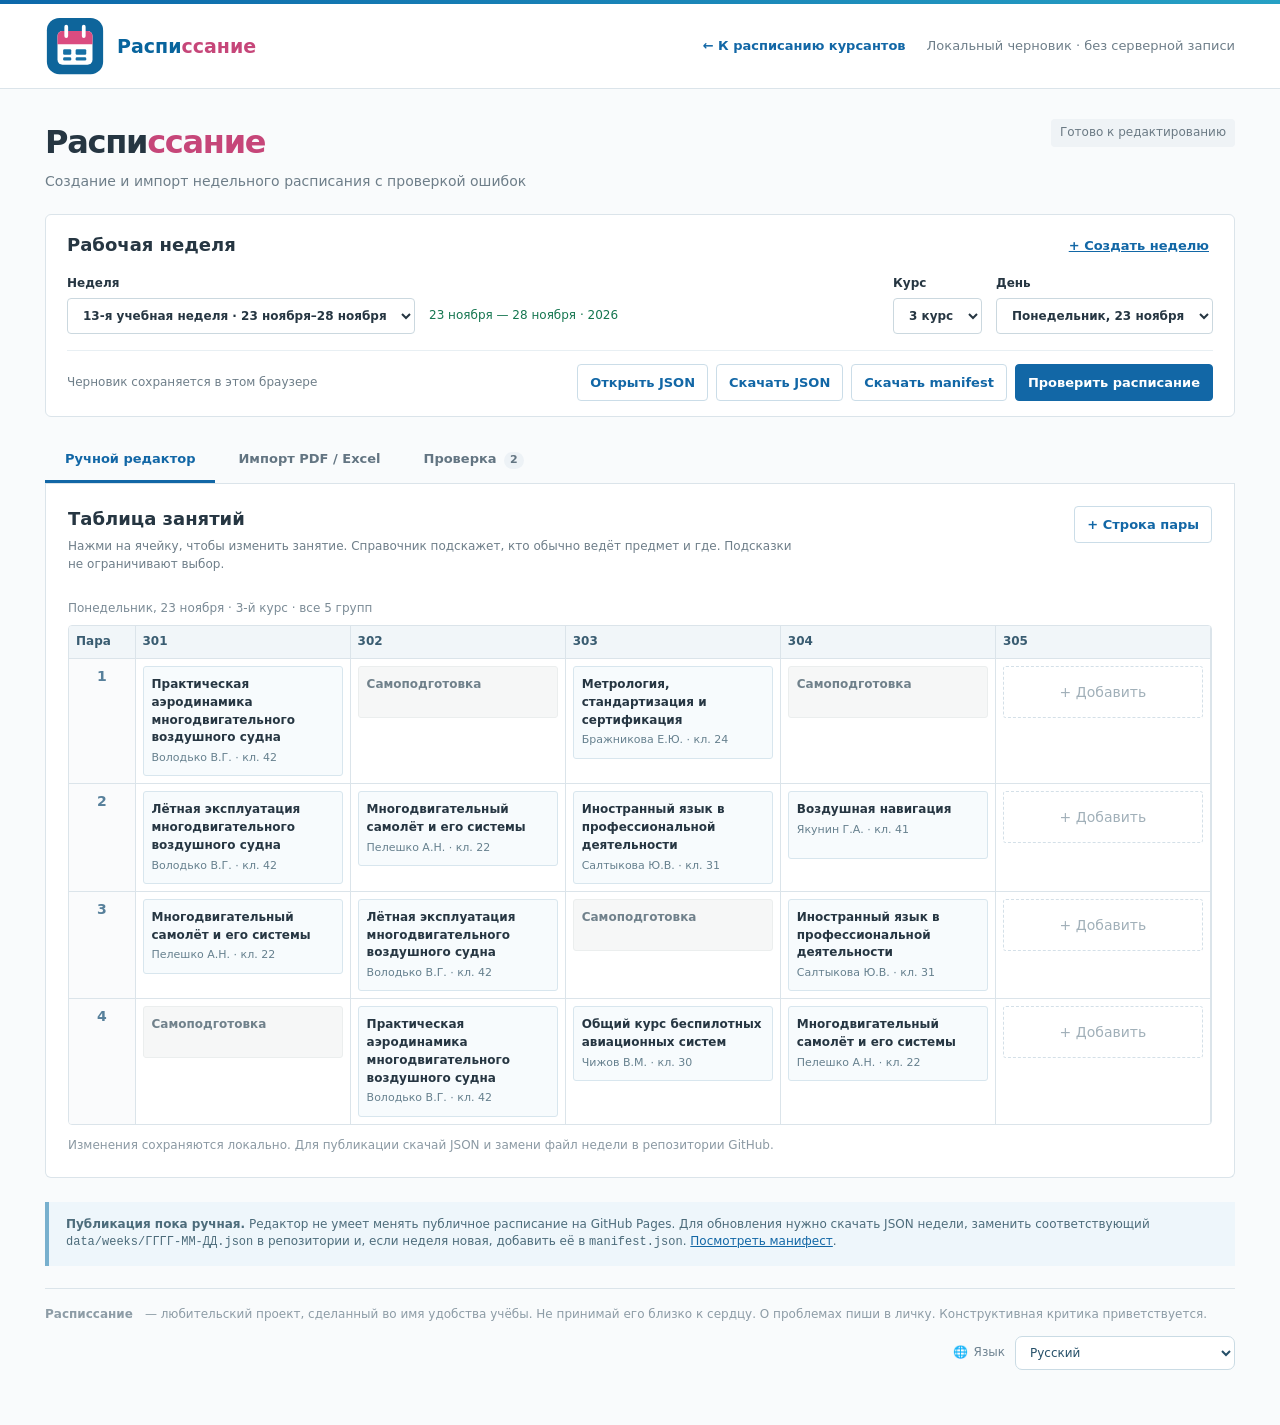
==== commit cb40ecc9: "Add files via upload" ====
--- a/editor/index.html
+++ b/editor/index.html
@@ -35,7 +35,7 @@
 </section>
 <section id="checksPanel" class="panel" hidden><div class="panel-head"><div><h2>Проверка расписания</h2><p>Проверяем заполнение, занятость и необычные аудитории по двум неделям.</p></div><button class="btn primary" type="button" id="recheckBtn">Проверить ещё раз</button></div><div id="checkSummary" class="check-summary"></div><div id="checkList" class="issues"></div></section>
 <section class="help-note"><strong>Публикация пока ручная.</strong> Редактор не умеет менять публичное расписание на GitHub Pages. Для обновления нужно скачать JSON недели, заменить соответствующий <code>data/weeks/ГГГГ-ММ-ДД.json</code> в репозитории и, если неделя новая, добавить её в <code>manifest.json</code>. <a href="../data/weeks/manifest.json" target="_blank" rel="noopener">Посмотреть манифест</a>.</section>
-<footer><strong>Расписсание</strong> — любительский проект, сделанный во имя удобства учёбы. Не принимай его близко к сердцу. О проблемах пиши в личку. Конструктивная критика приветствуется.<div class="language-control"><label for="siteLanguage">🌐 <span>Язык</span></label><select id="siteLanguage" aria-label="Выбор языка"><option value="ru">Русский</option></select><span id="languageNotice" class="language-notice" hidden></span></div></footer>
+<footer><strong>Расписсание</strong> — любительский проект, сделанный во имя удобства учёбы. Не принимай его близко к сердцу. О проблемах пиши в личку. Конструктивная критика приветствуется.<div class="language-control"><label for="siteLanguage">🌐 <span>Язык</span></label><select id="siteLanguage" aria-label="Выбор языка"><option value="ru">Русский</option></select></div></footer>
 </main>
 <dialog id="lessonDialog" class="modal"><form id="lessonForm"><div class="modal-header"><div><h2 id="lessonDialogTitle">Редактирование пары</h2><p id="lessonContext"></p></div><button type="button" id="closeLessonBtn" class="icon-button" aria-label="Закрыть">×</button></div><div class="modal-body"><div class="form-grid"><label>Номер пары <select id="lessonNumber"></select></label><label>Тип занятия <select id="lessonKind"><option value="lesson">Учебная пара</option><option value="self_study">Самоподготовка</option><option value="split">Подгруппы (2 занятия)</option></select></label></div><div id="singleFields" class="form-grid"><label class="full">Дисциплина<input id="lessonSubject" list="subjectsList" autocomplete="off" placeholder="Например, Воздушная навигация"><datalist id="subjectsList"></datalist></label><label>Преподаватель<input id="lessonTeacher" list="teachersList" autocomplete="off" placeholder="Фамилия"><datalist id="teachersList"></datalist></label><label>Аудитория<input id="lessonRoom" list="roomsList" autocomplete="off" placeholder="Например, 41"></label></div><div class="suggestion-action"><span class="subject-hint" id="subjectHint" role="status" aria-live="polite" hidden></span><button type="button" class="suggestion-btn" id="fillSubjectSuggestion" hidden>Подставить из справочника</button></div><div id="roomHint" class="room-hint" role="status" aria-live="polite" hidden></div><div id="splitFields" hidden><p class="hint">Оба занятия проходят одновременно. Выбери преподавателя и аудиторию отдельно для каждой подгруппы.</p><div id="splitFieldRows"></div></div></div><div class="modal-actions"><button type="button" class="btn danger" id="deleteLessonBtn">Удалить</button><div class="grow"></div><button type="button" class="btn secondary" id="cancelLessonBtn">Отмена</button><button type="submit" class="btn primary">Сохранить</button></div></form></dialog>
 <dialog id="newWeekDialog" class="modal"><form id="newWeekForm"><div class="modal-header"><div><h2>Создать учебную неделю</h2><p>Старые недели останутся на месте</p></div><button type="button" class="icon-button" id="closeNewWeekBtn">×</button></div><div class="modal-body"><label class="block-label">Понедельник новой недели<input id="newWeekDate" type="date" required></label><label class="block-label">Основа<select id="newWeekMethod"><option value="blank">Пустая неделя (все 15 групп)</option><option value="copy">Скопировать занятия из выбранной недели</option></select></label><p class="hint">При копировании даты переносятся на новую неделю, а старые записи сохраняются. После создания можно исправить занятия вручную.</p></div><div class="modal-actions"><button type="button" class="btn secondary" id="cancelNewWeekBtn">Отмена</button><button type="submit" class="btn primary">Создать неделю</button></div></form></dialog>
--- a/editor/style.css
+++ b/editor/style.css
@@ -21,6 +21,4 @@
 footer{display:flex;align-items:center;flex-wrap:wrap;gap:12px}
 @media(max-width:650px){.language-control{margin-left:0;width:100%;padding-left:0;justify-content:flex-start}}
 
-.language-notice{font-size:11px;color:#a16a46;white-space:normal;max-width:180px}
 
-.language-notice{font-size:11px;color:#987048;white-space:normal;max-width:230px}
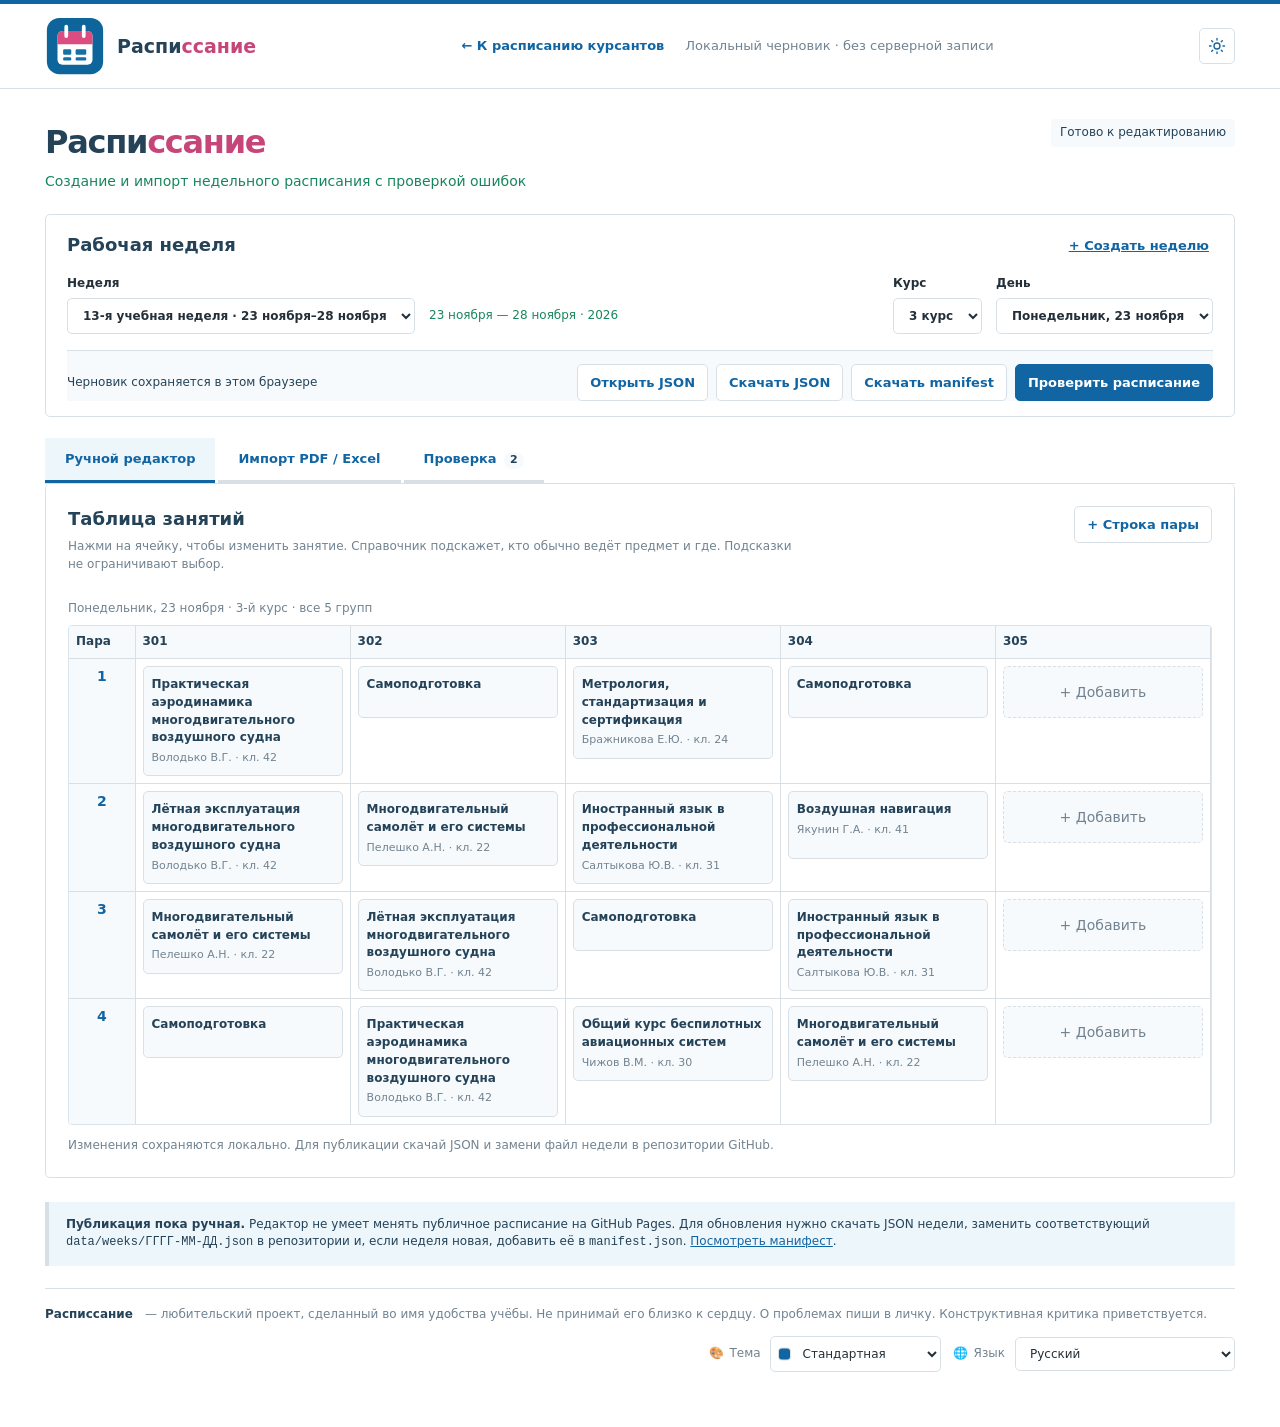
==== commit 719fa46e: "Add files via upload" ====
--- a/editor/index.html
+++ b/editor/index.html
@@ -7,6 +7,8 @@
 <title>Расписсание</title>
 <script src="../assets/i18n.js" data-locales="../data/i18n.json"></script>
 <link rel="stylesheet" href="./style.css">
+<link rel="stylesheet" href="../assets/themes.css">
+<script defer src="../assets/themes.js"></script>
 <link rel="manifest" href="../manifest.webmanifest">
 <link rel="icon" type="image/png" href="../assets/icons/favicon-48.png">
 <link rel="apple-touch-icon" href="../assets/icons/apple-touch-icon.png">
@@ -15,7 +17,7 @@
 <div class="top-rule"></div>
 <header class="site-header"><div class="header-inner">
   <div class="brand"><img src="../assets/raspissanie-mark.svg" alt="Значок Расписсание"><div><strong>Распи<span class="brand-accent">ссание</span></strong></div></div>
-  <nav class="header-nav"><a href="../index.html">← К расписанию курсантов</a><span>Локальный черновик · без серверной записи</span></nav>
+  <nav class="header-nav"><a href="../index.html">← К расписанию курсантов</a><span>Локальный черновик · без серверной записи</span></nav><button type="button" id="themeToggle" class="theme-toggle" aria-label="Включить тёмную тему" title="Тёмная тема">☀</button>
 </div></header>
 <main class="container">
 <div class="headline"><div><h1>Распи<span class="brand-accent">ссание</span></h1><p class="subheading">Создание и импорт недельного расписания с проверкой ошибок</p></div><span id="dirtyBadge" class="tag-muted">Не изменено</span></div>
@@ -35,7 +37,7 @@
 </section>
 <section id="checksPanel" class="panel" hidden><div class="panel-head"><div><h2>Проверка расписания</h2><p>Проверяем заполнение, занятость и необычные аудитории по двум неделям.</p></div><button class="btn primary" type="button" id="recheckBtn">Проверить ещё раз</button></div><div id="checkSummary" class="check-summary"></div><div id="checkList" class="issues"></div></section>
 <section class="help-note"><strong>Публикация пока ручная.</strong> Редактор не умеет менять публичное расписание на GitHub Pages. Для обновления нужно скачать JSON недели, заменить соответствующий <code>data/weeks/ГГГГ-ММ-ДД.json</code> в репозитории и, если неделя новая, добавить её в <code>manifest.json</code>. <a href="../data/weeks/manifest.json" target="_blank" rel="noopener">Посмотреть манифест</a>.</section>
-<footer><strong>Расписсание</strong> — любительский проект, сделанный во имя удобства учёбы. Не принимай его близко к сердцу. О проблемах пиши в личку. Конструктивная критика приветствуется.<div class="language-control"><label for="siteLanguage">🌐 <span>Язык</span></label><select id="siteLanguage" aria-label="Выбор языка"><option value="ru">Русский</option></select></div></footer>
+<footer><strong>Расписсание</strong> — любительский проект, сделанный во имя удобства учёбы. Не принимай его близко к сердцу. О проблемах пиши в личку. Конструктивная критика приветствуется.<div class="theme-control"><label for="siteTheme">🎨 <span id="themeLabel">Тема</span></label><span class="theme-choice"><span id="themeSwatch" class="theme-swatch"></span><select id="siteTheme" aria-label="Цветовая тема"><option value="standard">Стандартная</option></select></span></div><div class="language-control"><label for="siteLanguage">🌐 <span>Язык</span></label><select id="siteLanguage" aria-label="Выбор языка"><option value="ru">Русский</option></select></div></footer>
 </main>
 <dialog id="lessonDialog" class="modal"><form id="lessonForm"><div class="modal-header"><div><h2 id="lessonDialogTitle">Редактирование пары</h2><p id="lessonContext"></p></div><button type="button" id="closeLessonBtn" class="icon-button" aria-label="Закрыть">×</button></div><div class="modal-body"><div class="form-grid"><label>Номер пары <select id="lessonNumber"></select></label><label>Тип занятия <select id="lessonKind"><option value="lesson">Учебная пара</option><option value="self_study">Самоподготовка</option><option value="split">Подгруппы (2 занятия)</option></select></label></div><div id="singleFields" class="form-grid"><label class="full">Дисциплина<input id="lessonSubject" list="subjectsList" autocomplete="off" placeholder="Например, Воздушная навигация"><datalist id="subjectsList"></datalist></label><label>Преподаватель<input id="lessonTeacher" list="teachersList" autocomplete="off" placeholder="Фамилия"><datalist id="teachersList"></datalist></label><label>Аудитория<input id="lessonRoom" list="roomsList" autocomplete="off" placeholder="Например, 41"></label></div><div class="suggestion-action"><span class="subject-hint" id="subjectHint" role="status" aria-live="polite" hidden></span><button type="button" class="suggestion-btn" id="fillSubjectSuggestion" hidden>Подставить из справочника</button></div><div id="roomHint" class="room-hint" role="status" aria-live="polite" hidden></div><div id="splitFields" hidden><p class="hint">Оба занятия проходят одновременно. Выбери преподавателя и аудиторию отдельно для каждой подгруппы.</p><div id="splitFieldRows"></div></div></div><div class="modal-actions"><button type="button" class="btn danger" id="deleteLessonBtn">Удалить</button><div class="grow"></div><button type="button" class="btn secondary" id="cancelLessonBtn">Отмена</button><button type="submit" class="btn primary">Сохранить</button></div></form></dialog>
 <dialog id="newWeekDialog" class="modal"><form id="newWeekForm"><div class="modal-header"><div><h2>Создать учебную неделю</h2><p>Старые недели останутся на месте</p></div><button type="button" class="icon-button" id="closeNewWeekBtn">×</button></div><div class="modal-body"><label class="block-label">Понедельник новой недели<input id="newWeekDate" type="date" required></label><label class="block-label">Основа<select id="newWeekMethod"><option value="blank">Пустая неделя (все 15 групп)</option><option value="copy">Скопировать занятия из выбранной недели</option></select></label><p class="hint">При копировании даты переносятся на новую неделю, а старые записи сохраняются. После создания можно исправить занятия вручную.</p></div><div class="modal-actions"><button type="button" class="btn secondary" id="cancelNewWeekBtn">Отмена</button><button type="submit" class="btn primary">Создать неделю</button></div></form></dialog>
--- a/assets/themes.css
+++ b/assets/themes.css
@@ -0,0 +1,152 @@
+/* Appearance skins affect presentation only. No timetable or editor data is modified. */
+:root {
+ --t-bg:#ffffff;--t-panel:#ffffff;--t-panel2:#f7fafc;--t-row:#fbfcfd;
+ --t-text:#232f39;--t-title:#244258;--t-muted:#718391;--t-border:#d9e0e5;
+ --t-accent:#1265a3;--t-accent-hover:#084b80;--t-accent-text:#ffffff;
+ --t-soft:#edf6fb;--t-filter:#faf9e9;--t-input:#ffffff;
+ --t-green:#18865d;--t-pink:#c64679;--t-warn-bg:#fff6de;--t-warn-ink:#79551a;
+ --t-radius:5px;--t-font:system-ui,-apple-system,'Segoe UI',Arial,sans-serif;
+}
+:root[data-theme="blue"] {--t-bg:#f1f6ff;--t-panel:#fff;--t-panel2:#e5effe;--t-row:#f6f9ff;--t-text:#203559;--t-title:#123765;--t-muted:#5c7695;--t-border:#bfd1ed;--t-accent:#2355cb;--t-accent-hover:#173c9a;--t-soft:#d9e7ff;--t-filter:#e8f1ff;--t-green:#23669d;--t-pink:#3e75de}
+:root[data-theme="pink"] {--t-bg:#fff8fc;--t-panel:#fffafd;--t-panel2:#fff0f7;--t-row:#fffbfd;--t-text:#523043;--t-title:#75345b;--t-muted:#98718a;--t-border:#f0cde0;--t-accent:#d94694;--t-accent-hover:#a82c71;--t-soft:#ffe2f1;--t-filter:#fff0f8;--t-green:#af4980;--t-pink:#df307f}
+:root[data-theme="glamour"] {--t-bg:#151014;--t-panel:#211820;--t-panel2:#2e222c;--t-row:#271c25;--t-text:#f5e9da;--t-title:#f2d799;--t-muted:#ba9f9f;--t-border:#654957;--t-accent:#e2b95f;--t-accent-hover:#c39431;--t-accent-text:#20141e;--t-soft:#392733;--t-filter:#2e2029;--t-input:#291f28;--t-green:#d3af63;--t-pink:#e6ad74;--t-warn-bg:#403025;--t-warn-ink:#ffdc9a}
+:root[data-theme="petersburg"] {--t-bg:#dfe3e6;--t-panel:#f2f3f4;--t-panel2:#dbe0e4;--t-row:#eaedf0;--t-text:#414d55;--t-title:#3c4a54;--t-muted:#6e7c86;--t-border:#b8c2c8;--t-accent:#657e92;--t-accent-hover:#4b6476;--t-soft:#d5dde1;--t-filter:#e7e9e8;--t-green:#677b72;--t-pink:#7a8791}
+:root[data-theme="lsd"] {--t-bg:#190535;--t-panel:#250b42;--t-panel2:#351057;--t-row:#290c4a;--t-text:#fff0ff;--t-title:#eaff00;--t-muted:#e6bfff;--t-border:#df14ff;--t-accent:#b3ff00;--t-accent-hover:#e3ff7b;--t-accent-text:#210033;--t-soft:#4d1160;--t-filter:#250b42;--t-input:#411258;--t-green:#2affda;--t-pink:#ff4acb;--t-warn-bg:#481c27;--t-warn-ink:#ffef71}
+:root[data-theme="matrix"] {--t-bg:#09170f;--t-panel:#10251a;--t-panel2:#143322;--t-row:#10291b;--t-text:#c7fbd8;--t-title:#9cffb4;--t-muted:#7cae8b;--t-border:#2e6c43;--t-accent:#41dd76;--t-accent-hover:#86ffac;--t-accent-text:#081b0f;--t-soft:#153c26;--t-filter:#102a1a;--t-input:#122f1e;--t-green:#65ed95;--t-pink:#9cffb4}
+:root[data-theme="cockpit"] {--t-bg:#0b1322;--t-panel:#152238;--t-panel2:#1b314a;--t-row:#192a41;--t-text:#e4edf8;--t-title:#d2e9fa;--t-muted:#9aafc6;--t-border:#334c65;--t-accent:#40b6ff;--t-accent-hover:#8bd5ff;--t-accent-text:#082138;--t-soft:#1d3a56;--t-filter:#152842;--t-input:#192e49;--t-green:#6cd2ef;--t-pink:#6bbef3}
+:root[data-theme="notebook"] {--t-bg:#fbf6e6;--t-panel:#fffbed;--t-panel2:#f7edcf;--t-row:#faf3df;--t-text:#574734;--t-title:#4e614a;--t-muted:#827861;--t-border:#d9cbb3;--t-accent:#6e815c;--t-accent-hover:#4e6541;--t-soft:#eaf0df;--t-filter:#fff8e1;--t-green:#627a56;--t-pink:#bb716c;--t-radius:2px;--t-font:Georgia,'Times New Roman',serif}
+:root[data-theme="ultraviolet"] {--t-bg:#f7f1ff;--t-panel:#fffaff;--t-panel2:#eee2ff;--t-row:#f7f0ff;--t-text:#38254e;--t-title:#4c257d;--t-muted:#806e9a;--t-border:#d8c2ef;--t-accent:#874be2;--t-accent-hover:#6031b2;--t-soft:#ebddff;--t-filter:#f4eaff;--t-green:#8360b6;--t-pink:#ad5fe4}
+:root[data-theme="simple"] {--t-bg:#fff;--t-panel:#fff;--t-panel2:#fff;--t-row:#fff;--t-text:#000;--t-title:#000;--t-muted:#333;--t-border:#000;--t-accent:#000;--t-accent-hover:#333;--t-accent-text:#fff;--t-soft:#fff;--t-filter:#fff;--t-green:#000;--t-pink:#000;--t-radius:0;--t-font:Arial,sans-serif}
+:root[data-theme="nineties"] {--t-bg:#008080;--t-panel:#c0c0c0;--t-panel2:#c0c0c0;--t-row:#f2f2f2;--t-text:#000;--t-title:#000;--t-muted:#444;--t-border:#808080;--t-accent:#000080;--t-accent-hover:#000061;--t-accent-text:#fff;--t-soft:#d9d9d9;--t-filter:#c0c0c0;--t-input:#fff;--t-green:#008080;--t-pink:#000080;--t-radius:0;--t-font:Tahoma,Verdana,Arial,sans-serif}
+/* The square header button temporarily switches any palette into its dark rendition. */
+:root[data-mode="dark"] {--t-bg:#101722;--t-panel:#182331;--t-panel2:#243448;--t-row:#1c2939;--t-text:#e7ecf4;--t-title:#eef3f9;--t-muted:#9db0c4;--t-border:#36485c;--t-accent:#71bcf7;--t-accent-hover:#a5d9ff;--t-accent-text:#13263a;--t-soft:#243c54;--t-filter:#1a2e42;--t-input:#203146;--t-green:#8ecfac;--t-pink:#f68bb7;--t-warn-bg:#443727;--t-warn-ink:#f1d18e}
+:root[data-theme="pink"][data-mode="dark"] {--t-bg:#251723;--t-panel:#321f30;--t-panel2:#402941;--t-row:#362238;--t-border:#704b6d;--t-accent:#ffa1d3;--t-accent-hover:#ffc2e2;--t-filter:#3b2838;--t-soft:#4c2b45;--t-pink:#ffa1d3}
+:root[data-theme="blue"][data-mode="dark"] {--t-bg:#0b1933;--t-panel:#152543;--t-panel2:#1c3356;--t-row:#1a2c4c;--t-border:#36547c;--t-accent:#83b9ff;--t-filter:#182f50;--t-soft:#203a60}
+:root[data-theme="glamour"][data-mode="dark"] {--t-bg:#0c090c;--t-panel:#191118;--t-panel2:#251b22;--t-row:#1f161d;--t-border:#66505b;--t-accent:#f0c970;--t-accent-hover:#ffe09c;--t-soft:#2b1d24;--t-filter:#211720;--t-input:#271e26;--t-title:#f9df9b;--t-pink:#f4be80}
+:root[data-theme="petersburg"][data-mode="dark"] {--t-bg:#252c32;--t-panel:#343c42;--t-panel2:#3b454d;--t-row:#323c45;--t-border:#606b72;--t-accent:#bac9d1;--t-filter:#353f46;--t-soft:#3b464d}
+:root[data-theme="lsd"][data-mode="dark"] {--t-bg:#120122;--t-panel:#1c0733;--t-panel2:#270641;--t-row:#270641;--t-border:#fc24ff;--t-accent:#b3ff00;--t-accent-hover:#ecff6a;--t-soft:#410654;--t-filter:#290a42;--t-input:#390c56;--t-pink:#ff5bcf;--t-title:#eeff47}
+:root[data-theme="matrix"][data-mode="dark"] {--t-bg:#020b06;--t-panel:#07180e;--t-panel2:#0b2414;--t-row:#082015;--t-border:#206b38;--t-accent:#5eff91;--t-filter:#0c2816;--t-soft:#153b22}
+:root[data-theme="cockpit"][data-mode="dark"] {--t-bg:#050a12;--t-panel:#101c2e;--t-panel2:#152840;--t-row:#13253c;--t-border:#2e4e70;--t-accent:#50c4ff;--t-soft:#1b3d5d;--t-filter:#14263d}
+:root[data-theme="notebook"][data-mode="dark"] {--t-bg:#211e19;--t-panel:#2f2a22;--t-panel2:#393128;--t-row:#332b24;--t-text:#eee5d2;--t-title:#f3e5c4;--t-muted:#b4a795;--t-border:#625746;--t-accent:#b5cc92;--t-soft:#404232;--t-filter:#353025;--t-input:#372f24;--t-green:#acc58c}
+:root[data-theme="ultraviolet"][data-mode="dark"] {--t-bg:#181127;--t-panel:#27193e;--t-panel2:#31204e;--t-row:#2b1c47;--t-border:#583e83;--t-accent:#d3a2ff;--t-soft:#40245e;--t-filter:#2d1e44;--t-pink:#eab2ff}
+:root[data-theme="simple"][data-mode="dark"] {--t-bg:#000;--t-panel:#000;--t-panel2:#0d0d0d;--t-row:#000;--t-text:#fff;--t-title:#fff;--t-muted:#ccc;--t-border:#fff;--t-accent:#fff;--t-accent-hover:#ddd;--t-accent-text:#000;--t-soft:#000;--t-filter:#000;--t-input:#111;--t-green:#fff;--t-pink:#fff}
+:root[data-theme="nineties"][data-mode="dark"] {--t-bg:#0a3a3a;--t-panel:#454545;--t-panel2:#444;--t-row:#373737;--t-text:#f2f2f2;--t-title:#fff;--t-muted:#ddd;--t-border:#999;--t-accent:#213a9a;--t-accent-hover:#3856b7;--t-accent-text:#fff;--t-soft:#505050;--t-filter:#454545;--t-input:#303030}
+
+/* Shared theme foundation: all old layout rules, spacing and table structure stay intact. */
+html,body{background:var(--t-bg)!important;color:var(--t-text)!important}
+body{font-family:var(--t-font)!important}
+a,.linkish{color:var(--t-accent)!important}
+.top-rule{background:var(--t-accent)!important}
+.site-header{background:var(--t-panel)!important;border-color:var(--t-border)!important}
+.brand,.brand-text strong,.brand strong{color:var(--t-title)!important}
+.brand-accent,.headline h1 .brand-accent{color:var(--t-pink)!important}
+.header-right,.header-right strong,.header-nav,.header-nav span{color:var(--t-muted)!important}
+.headline h1,.result-title h2,.workspace-header h2,.panel h2,.panel-head h2,.import-work-head h3,.filter-field label,.modal h2,.preview h4,.review h4{color:var(--t-title)!important}
+.headline p,.subheading,.week-range{color:var(--t-green)!important}
+.search-intro,.result-title span,.filter-info,.day-head span,.day-head .day-extra,.week-detail,.week-card span,.week-card em,.tag-muted,.hint,.grid-foot,.panel-head p,.workspace-status,.import-work-head p,.dropzone small,.how-to p,.teacher-note{color:var(--t-muted)!important}
+.filter-panel,.workspace-bar,.panel,.preview,.review,.teacher-list,.modal,.issue{background:var(--t-panel)!important;border-color:var(--t-border)!important;color:var(--t-text)!important;border-radius:var(--t-radius)!important}
+.filter-panel,.how-to{background:var(--t-filter)!important;border-color:var(--t-border)!important}
+.week-card,.day,.teacher-entry,.cell-lesson,.btn-plain,.btn.secondary,.mini-btn,.modal,.modal input,.modal select,.workspace-actions select,.stage-table input,.stage-table select,.language-control select,.theme-control select{background:var(--t-panel)!important;color:var(--t-text)!important;border-color:var(--t-border)!important;border-radius:var(--t-radius)!important}
+.week-card.selected,.mini-btn.is-active,.tab.active{background:var(--t-soft)!important;border-color:var(--t-accent)!important;color:var(--t-accent)!important}
+.week-card.selected{box-shadow:inset 3px 0 0 var(--t-accent)!important}
+.week-card strong,.day-head strong,.schedule .lesson-name,.lesson-name,.editor-grid th,.cell-lesson span,.teacher-entry,.modal label,.modal-body label{color:var(--t-title)!important}
+.filter-field select,.filter-field input,.teacher-search,.modal input,.modal select,.workspace-actions select,.stage-table input,.stage-table select,.modal-body input,.modal-body select{background:var(--t-input)!important;color:var(--t-text)!important;border-color:var(--t-border)!important}
+.filter-field input::placeholder,input::placeholder{color:var(--t-muted)!important}
+.btn-primary,.btn.primary{background:var(--t-accent)!important;color:var(--t-accent-text)!important;border-color:var(--t-accent)!important;border-radius:var(--t-radius)!important}
+.btn-primary:hover,.btn.primary:hover{background:var(--t-accent-hover)!important}
+.btn-outline,.btn-plain,.btn.secondary,.mini-btn,.tab,.linkish{color:var(--t-accent)!important;border-color:var(--t-border)!important}
+.btn-plain:hover,.btn.secondary:hover,.mini-btn:hover,.teacher-entry:hover,.week-card:hover{background:var(--t-soft)!important}
+.btn-outline:hover{background:var(--t-soft)!important}
+.result-title span,.meta-line,.meta-line .tag,.self-row .lesson-name,.split-variant small,.teacher-entry small,.cell-lesson small,.issue span{color:var(--t-muted)!important}
+.day-head,.modal-header,.editor-grid th,.stage-table th,.workspace-status,.tag-muted,.import-status,.tiny-count{background:var(--t-panel2)!important;color:var(--t-title)!important;border-color:var(--t-border)!important}
+.schedule th{background:var(--t-panel2)!important;color:var(--t-muted)!important;border-color:var(--t-border)!important}
+.schedule td,.schedule th,.day-head,.editor-grid th,.editor-grid td,.stage-table th,.stage-table td,.workspace-status,.modal-actions,.modal-header,.tabs{border-color:var(--t-border)!important}
+.schedule tbody tr{background:var(--t-panel)!important}
+.schedule tbody tr:nth-child(even){background:var(--t-row)!important}
+.schedule tbody tr:hover{background:var(--t-soft)!important}
+.pair-no,.edit-link,.day-head .add-day,.tab.active{color:var(--t-accent)!important}
+.split-variant,.cell-lesson.split{border-left-color:var(--t-accent)!important}
+.tag-split,.self-row,.cell-lesson.self,.cell-lesson.empty{background:var(--t-panel2)!important;color:var(--t-muted)!important;border-color:var(--t-border)!important}
+.tag-split,.review-note{color:var(--t-accent)!important}
+.cell-lesson{background:var(--t-panel2)!important;color:var(--t-text)!important;border-color:var(--t-border)!important}
+.cell-lesson:hover,.cell-lesson.empty:hover{background:var(--t-soft)!important}
+.editor-grid td:first-child{background:var(--t-panel2)!important;color:var(--t-accent)!important}
+.import-status,.help-note,.room-hint,.suggestion-btn{background:var(--t-soft)!important;color:var(--t-title)!important;border-color:var(--t-border)!important}
+.room-hint.warning,.status-note.warning,.issue.warning{background:var(--t-warn-bg)!important;color:var(--t-warn-ink)!important}
+.source-view,.stage-scroll,.dropzone{background:var(--t-panel2)!important;color:var(--t-text)!important;border-color:var(--t-border)!important}
+.stage-table tr.uncertain{background:var(--t-warn-bg)!important}
+.footer,.container footer{border-color:var(--t-border)!important;color:var(--t-muted)!important}
+.footer strong,.container footer strong{color:var(--t-title)!important}
+.modal-body,.modal-actions,.modal form,.modal .variant-fieldset,.split-box{background:var(--t-panel)!important;color:var(--t-text)!important;border-color:var(--t-border)!important}
+.toast{background:var(--t-title)!important;color:var(--t-bg)!important}
+.language-control label,.theme-control label{color:var(--t-muted)!important}
+.language-control select,.theme-control select{background:var(--t-input)!important;color:var(--t-text)!important;border-color:var(--t-border)!important}
+:root{color-scheme:light} :root[data-mode="dark"]{color-scheme:dark}
+:root[data-mode="dark"] .brand-logo,:root[data-mode="dark"] .brand img{filter:brightness(1.24) saturate(.8)}
+
+/* The bottom-only palette selector fits alongside the existing language control. */
+.theme-control{display:flex;align-items:center;gap:9px;margin-left:auto;white-space:nowrap;flex-shrink:0}
+.theme-control label{display:flex;gap:5px;align-items:center;font-size:12px;white-space:nowrap}
+.theme-choice{position:relative;display:flex;align-items:center}
+.theme-control select{font:inherit;font-size:12px;padding:9px 12px 9px 28px;min-width:149px;max-width:185px;cursor:pointer;box-shadow:none!important}
+.theme-swatch{pointer-events:none;position:absolute;left:9px;top:50%;transform:translateY(-50%);height:11px;width:11px;border-radius:3px;background:var(--t-accent);box-shadow:0 0 0 1px var(--t-border);z-index:1}
+.theme-toggle{width:36px;height:36px;display:grid;place-items:center;flex:0 0 36px;border:1px solid var(--t-border);border-radius:var(--t-radius);color:var(--t-accent);background:var(--t-panel);cursor:pointer;padding:7px}
+.theme-toggle svg{display:block;width:18px;height:18px;fill:none;stroke:currentColor;stroke-width:1.8;stroke-linecap:round;stroke-linejoin:round}
+.theme-toggle:hover{background:var(--t-soft)}
+.theme-toggle:focus-visible,.theme-control select:focus-visible{outline:3px solid var(--t-accent)!important;outline-offset:2px}
+/* Keep the language after the theme selector, without changing the footer grid structure. */
+.footer,.container footer{flex-wrap:wrap;align-items:center}
+.footer .theme-control,.container footer .theme-control{margin-left:auto}
+.footer .language-control,.container footer .language-control{margin-left:0;padding-left:0}
+@media(max-width:780px){.footer .theme-control,.container footer .theme-control{margin-left:0}.theme-control{width:auto}.theme-control select{min-width:137px}.theme-toggle{width:34px;height:34px;flex-basis:34px}}
+@media(max-width:500px){.theme-control,.language-control{width:100%!important;justify-content:space-between!important}.theme-control select,.language-control select{min-width:188px!important;max-width:210px!important}.theme-toggle{width:34px}}
+
+/* Purpose-built comedy skins. */
+:root[data-theme="lsd"] body{background:radial-gradient(circle at 12% 18%,#ff0f8b70,transparent 25%),radial-gradient(circle at 90% 24%,#0bffb070,transparent 28%),radial-gradient(circle at 62% 85%,#d2ff0070,transparent 40%),var(--t-bg)!important}
+:root[data-theme="lsd"] .top-rule{background:linear-gradient(90deg,#ff2ead,#eaff00,#00f9ff,#b344ff,#ff2ead)!important;height:7px}
+:root[data-theme="lsd"] .day-head,:root[data-theme="lsd"] .editor-grid th,:root[data-theme="lsd"] .stage-table th{background:#eeff00!important;color:#26002f!important}
+:root[data-theme="lsd"] .day-head strong,:root[data-theme="lsd"] .editor-grid th,:root[data-theme="lsd"] .day-head span,:root[data-theme="lsd"] .day-head .day-extra{color:#27002c!important}
+:root[data-theme="lsd"] .week-card.selected{background:#ff4acb!important;color:#27002c!important;border-color:#eaff00!important}
+:root[data-theme="lsd"] .week-card.selected strong,:root[data-theme="lsd"] .week-card.selected span{color:#27002c!important}
+:root[data-theme="lsd"] .filter-panel,:root[data-theme="lsd"] .workspace-bar{border:2px solid #00eaff!important;box-shadow:4px 4px 0 #fa3fff!important}
+:root[data-theme="lsd"] .schedule tbody tr:nth-child(even){background:#ed20b0!important}
+:root[data-theme="lsd"] .schedule tbody tr:nth-child(even) .lesson-name,:root[data-theme="lsd"] .schedule tbody tr:nth-child(even) .pair-no,:root[data-theme="lsd"] .schedule tbody tr:nth-child(even) td,:root[data-theme="lsd"] .schedule tbody tr:nth-child(even) .meta-line{color:#16001e!important}
+:root[data-theme="lsd"] .cell-lesson:not(.empty):not(.self){background:linear-gradient(128deg,#fbff00,#13ffe5 60%,#ff68cf)!important;color:#16001e!important;border-color:#ff00ff!important}
+:root[data-theme="lsd"] .cell-lesson span,:root[data-theme="lsd"] .cell-lesson small{color:#21012d!important}
+:root[data-theme="lsd"] .cell-lesson.self{background:#b9ff00!important;color:#111!important}
+:root[data-theme="lsd"] .brand-accent{color:#00f3ff!important}
+:root[data-theme="notebook"] body{background:repeating-linear-gradient(to bottom,transparent 0,transparent 34px,#93bdc42b 35px,#93bdc42b 36px),var(--t-bg)!important}
+:root[data-theme="notebook"] .day,:root[data-theme="notebook"] .week-card,:root[data-theme="notebook"] .workspace-bar,:root[data-theme="notebook"] .panel{box-shadow:2px 3px 0 #8f806f18!important}
+:root[data-theme="simple"] *{border-radius:0!important;box-shadow:none!important;text-shadow:none!important;transition:none!important}
+:root[data-theme="simple"] .top-rule{height:1px;background:var(--t-text)!important}
+:root[data-theme="simple"] .week-card.selected{box-shadow:none!important;border-width:2px}
+:root[data-theme="simple"] .btn-primary,:root[data-theme="simple"] .btn.primary{border-radius:0!important}
+:root[data-theme="nineties"] body{font-size:14px}
+:root[data-theme="nineties"] .top-rule{height:4px;background:#000080!important}
+:root[data-theme="nineties"] .site-header,:root[data-theme="nineties"] .workspace-bar,:root[data-theme="nineties"] .filter-panel,:root[data-theme="nineties"] .panel,:root[data-theme="nineties"] .week-card,:root[data-theme="nineties"] .day{border:2px outset #ddd!important;border-radius:0!important}
+:root[data-theme="nineties"] .day-head,:root[data-theme="nineties"] .modal-header,:root[data-theme="nineties"] .editor-grid th{background:#000080!important;color:white!important}
+:root[data-theme="nineties"] .day-head strong,:root[data-theme="nineties"] .day-head span,:root[data-theme="nineties"] .day-head .day-extra,:root[data-theme="nineties"] .modal-header h2,:root[data-theme="nineties"] .editor-grid th{color:#fff!important}
+:root[data-theme="nineties"] .btn,:root[data-theme="nineties"] .mini-btn,:root[data-theme="nineties"] .theme-toggle,:root[data-theme="nineties"] .week-card,:root[data-theme="nineties"] .cell-lesson{border:2px outset #e0e0e0!important;border-radius:0!important}
+:root[data-theme="nineties"] .btn:active,:root[data-theme="nineties"] .mini-btn:active,:root[data-theme="nineties"] .theme-toggle:active{border-style:inset!important}
+:root[data-theme="nineties"] .filter-field select,:root[data-theme="nineties"] .filter-field input,:root[data-theme="nineties"] .theme-control select,:root[data-theme="nineties"] .language-control select{border:2px inset #999!important;border-radius:0!important}
+:root[data-theme="nineties"] .brand-accent{color:var(--t-accent)!important}
+@media print{:root body{background:white!important;color:black!important}.theme-toggle,.theme-control{display:none!important}}
+
+/* White desktop labels make the Win95-style teal desktop readable. */
+:root[data-theme="nineties"] .headline h1,:root[data-theme="nineties"] .result-title h2{color:#fff!important}
+:root[data-theme="nineties"] .headline p,:root[data-theme="nineties"] .search-intro,:root[data-theme="nineties"] .result-title span{color:#edffff!important}
+:root[data-theme="nineties"] .week-card{background:var(--t-panel)!important}
+/* Printing always uses legible neutral ink, regardless of a selected theme. */
+@media print{
+ html[data-theme] body,html[data-theme] .day,html[data-theme] .schedule,
+ html[data-theme] .schedule thead,html[data-theme] .schedule th,html[data-theme] .schedule td,
+ html[data-theme] .schedule tbody tr,html[data-theme] .schedule tbody tr:nth-child(even),
+ html[data-theme] .schedule tbody tr:hover,html[data-theme] .day-head,
+ html[data-theme] .day-head strong,html[data-theme] .day-head span,
+ html[data-theme] .lesson-name,html[data-theme] .self-row .lesson-name,
+ html[data-theme] .pair-no,html[data-theme] .result-title h2,
+ html[data-theme] .headline h1,html[data-theme] .headline p,
+ html[data-theme] .split-variant,html[data-theme] .split-variant small,
+ html[data-theme] .meta-line {background:#fff!important;color:#000!important;border-color:#bbb!important;box-shadow:none!important}
+ html[data-theme] .top-rule{display:none!important}
+}
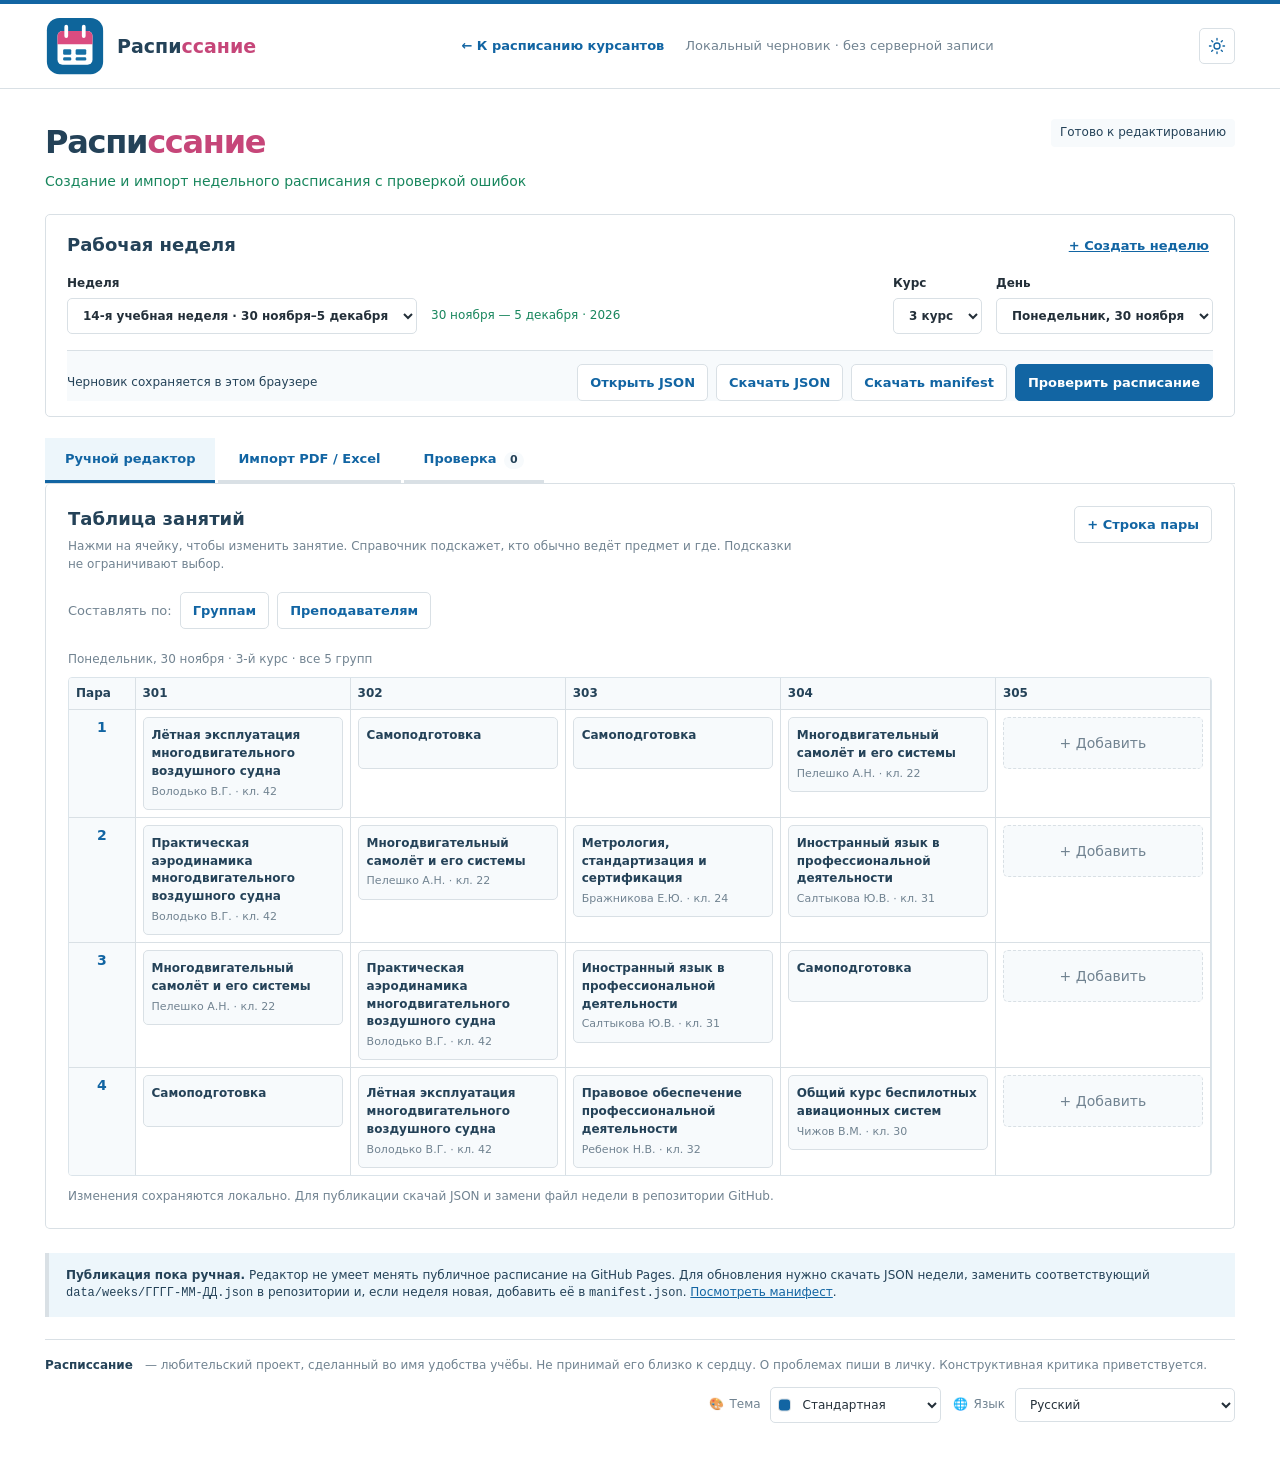
==== commit 8fabac9f: "Add files via upload" ====
--- a/editor/index.html
+++ b/editor/index.html
@@ -28,18 +28,19 @@
 </section>
 <div class="tabs" role="tablist" aria-label="Режимы работы"><button class="tab active" role="tab" data-tab="manual" aria-selected="true">Ручной редактор</button><button class="tab" role="tab" data-tab="import" aria-selected="false">Импорт PDF / Excel</button><button class="tab" role="tab" data-tab="checks" aria-selected="false">Проверка <span id="issuesCount" class="tiny-count">0</span></button></div>
 <section id="manualPanel" class="panel" aria-labelledby="manualTitle"><div class="panel-head"><div><h2 id="manualTitle">Таблица занятий</h2><p>Нажми на ячейку, чтобы изменить занятие. Справочник подскажет, кто обычно ведёт предмет и где. Подсказки не ограничивают выбор.</p></div><button type="button" class="btn secondary" id="addSlotBtn">+ Строка пары</button></div>
-<div id="gridInfo" class="hint"></div><div class="table-wrap"><table class="editor-grid" id="scheduleGrid"><thead></thead><tbody></tbody></table></div><div class="grid-foot">Изменения сохраняются локально. Для публикации скачай JSON и замени файл недели в репозитории GitHub.</div></section>
+<div class="editor-view-switch"><span>Составлять по:</span><button type="button" class="btn secondary chosen" id="viewGroups">Группам</button><button type="button" class="btn secondary" id="viewTeachers">Преподавателям</button><label id="teacherViewPicker" hidden>Преподаватель <select id="teacherViewSelect"></select></label></div>
+<div id="gridInfo" class="hint"></div><div class="table-wrap" id="groupGridWrap"><table class="editor-grid" id="scheduleGrid"><thead></thead><tbody></tbody></table></div><div id="teacherGridWrap" hidden></div><div class="grid-foot">Изменения сохраняются локально. Для публикации скачай JSON и замени файл недели в репозитории GitHub.</div></section>
 <section id="importPanel" class="panel" hidden><div class="panel-head"><div><h2>Импорт документа</h2><p>Импорт не публикуется сразу: сначала проверь распознанные строки, затем перенеси их в таблицу.</p></div></div>
 <div class="import-intro"><div class="dropzone" id="dropzone" tabindex="0" role="button" aria-label="Загрузить PDF, Excel, CSV, JSON или фото"><span class="drop-icon">⇧</span><strong>Перетащи документ или выбери файл</strong><small>Excel (.xlsx), CSV, PDF с текстовым слоем, JSON, фото для ручной сверки</small><button id="pickFileBtn" class="btn primary" type="button">Выбрать файл</button><input id="docFile" type="file" accept=".xlsx,.csv,.tsv,.pdf,.json,.png,.jpg,.jpeg" hidden></div>
 <div class="how-to"><h3>Как работает импорт</h3><p><b>Excel:</b> поддерживается таблица с колонками «Дата / Группа / Пара / Предмет / Преподаватель / Класс», а также экспериментальное чтение широких таблиц по группам.</p><p><b>PDF:</b> извлекается текстовый слой. Скан без текста и фотография остаются источником для ручного переноса — облачное ИИ-распознавание пока не подключено.</p><button class="btn secondary" id="downloadCsvBtn" type="button">Скачать образец CSV для Excel</button></div></div>
 <div class="import-status" id="importStatus" role="status">Документ ещё не выбран.</div>
 <div id="importWork" hidden><div class="import-work-head"><div><h3 id="importFileTitle">Предпросмотр</h3><p id="importStats"></p></div><div class="import-actions"><button class="btn secondary" id="clearStageBtn">Очистить импорт</button><button class="btn primary" id="applyStageBtn">Перенести в черновик</button></div></div><div class="import-columns"><div class="preview"><h4>Исходный документ / распознанный текст</h4><div id="sourcePreview" class="source-view"></div></div><div class="review"><h4>Распознанные записи · можно исправить перед переносом</h4><div id="stageTableWrap" class="stage-scroll"></div><div id="stageNotes" class="hint"></div></div></div></div>
 </section>
-<section id="checksPanel" class="panel" hidden><div class="panel-head"><div><h2>Проверка расписания</h2><p>Проверяем заполнение, занятость и необычные аудитории по двум неделям.</p></div><button class="btn primary" type="button" id="recheckBtn">Проверить ещё раз</button></div><div id="checkSummary" class="check-summary"></div><div id="checkList" class="issues"></div></section>
+<section id="checksPanel" class="panel" hidden><div class="panel-head"><div><h2>Проверка расписания</h2><p>Проверяем заполнение, пересечения, непривычные предметы и аудитории по опубликованному архиву.</p></div><button class="btn primary" type="button" id="recheckBtn">Проверить ещё раз</button></div><div id="checkSummary" class="check-summary"></div><div class="hint" id="confirmedCount"></div><div id="checkList" class="issues"></div></section>
 <section class="help-note"><strong>Публикация пока ручная.</strong> Редактор не умеет менять публичное расписание на GitHub Pages. Для обновления нужно скачать JSON недели, заменить соответствующий <code>data/weeks/ГГГГ-ММ-ДД.json</code> в репозитории и, если неделя новая, добавить её в <code>manifest.json</code>. <a href="../data/weeks/manifest.json" target="_blank" rel="noopener">Посмотреть манифест</a>.</section>
 <footer><strong>Расписсание</strong> — любительский проект, сделанный во имя удобства учёбы. Не принимай его близко к сердцу. О проблемах пиши в личку. Конструктивная критика приветствуется.<div class="theme-control"><label for="siteTheme">🎨 <span id="themeLabel">Тема</span></label><span class="theme-choice"><span id="themeSwatch" class="theme-swatch"></span><select id="siteTheme" aria-label="Цветовая тема"><option value="standard">Стандартная</option></select></span></div><div class="language-control"><label for="siteLanguage">🌐 <span>Язык</span></label><select id="siteLanguage" aria-label="Выбор языка"><option value="ru">Русский</option></select></div></footer>
 </main>
-<dialog id="lessonDialog" class="modal"><form id="lessonForm"><div class="modal-header"><div><h2 id="lessonDialogTitle">Редактирование пары</h2><p id="lessonContext"></p></div><button type="button" id="closeLessonBtn" class="icon-button" aria-label="Закрыть">×</button></div><div class="modal-body"><div class="form-grid"><label>Номер пары <select id="lessonNumber"></select></label><label>Тип занятия <select id="lessonKind"><option value="lesson">Учебная пара</option><option value="self_study">Самоподготовка</option><option value="split">Подгруппы (2 занятия)</option></select></label></div><div id="singleFields" class="form-grid"><label class="full">Дисциплина<input id="lessonSubject" list="subjectsList" autocomplete="off" placeholder="Например, Воздушная навигация"><datalist id="subjectsList"></datalist></label><label>Преподаватель<input id="lessonTeacher" list="teachersList" autocomplete="off" placeholder="Фамилия"><datalist id="teachersList"></datalist></label><label>Аудитория<input id="lessonRoom" list="roomsList" autocomplete="off" placeholder="Например, 41"></label></div><div class="suggestion-action"><span class="subject-hint" id="subjectHint" role="status" aria-live="polite" hidden></span><button type="button" class="suggestion-btn" id="fillSubjectSuggestion" hidden>Подставить из справочника</button></div><div id="roomHint" class="room-hint" role="status" aria-live="polite" hidden></div><div id="splitFields" hidden><p class="hint">Оба занятия проходят одновременно. Выбери преподавателя и аудиторию отдельно для каждой подгруппы.</p><div id="splitFieldRows"></div></div></div><div class="modal-actions"><button type="button" class="btn danger" id="deleteLessonBtn">Удалить</button><div class="grow"></div><button type="button" class="btn secondary" id="cancelLessonBtn">Отмена</button><button type="submit" class="btn primary">Сохранить</button></div></form></dialog>
+<dialog id="lessonDialog" class="modal"><form id="lessonForm"><div class="modal-header"><div><h2 id="lessonDialogTitle">Редактирование пары</h2><p id="lessonContext"></p></div><button type="button" id="closeLessonBtn" class="icon-button" aria-label="Закрыть">×</button></div><div class="modal-body"><div class="form-grid"><label id="lessonGroupLabel" hidden>Группа <select id="lessonGroup"></select></label><label>Номер пары <select id="lessonNumber"></select></label><label>Тип занятия <select id="lessonKind"><option value="lesson">Учебная пара</option><option value="self_study">Самоподготовка</option><option value="split">Подгруппы (2 занятия)</option></select></label></div><div id="jointGroupsWrap" class="joint-groups" hidden><strong>Совместная пара</strong><p class="hint">Отметь группы, которые занимаются вместе. Одно изменение появится у всех выбранных групп.</p><div id="jointGroups"></div></div><div id="singleFields" class="form-grid"><label class="full">Дисциплина<input id="lessonSubject" list="subjectsList" autocomplete="off" placeholder="Например, Воздушная навигация"><datalist id="subjectsList"></datalist></label><label>Преподаватель<input id="lessonTeacher" list="teachersList" autocomplete="off" placeholder="Фамилия"><datalist id="teachersList"></datalist></label><label>Аудитория<input id="lessonRoom" list="roomsList" autocomplete="off" placeholder="Например, 41"></label></div><div class="suggestion-action"><span class="subject-hint" id="subjectHint" role="status" aria-live="polite" hidden></span><button type="button" class="suggestion-btn" id="fillSubjectSuggestion" hidden>Подставить из справочника</button></div><div id="roomHint" class="room-hint" role="status" aria-live="polite" hidden></div><div id="splitFields" hidden><p class="hint">Оба занятия проходят одновременно. Выбери преподавателя и аудиторию отдельно для каждой подгруппы.</p><div id="splitFieldRows"></div></div></div><div class="modal-actions"><button type="button" class="btn danger" id="deleteLessonBtn">Удалить</button><div class="grow"></div><button type="button" class="btn secondary" id="cancelLessonBtn">Отмена</button><button type="submit" class="btn primary">Сохранить</button></div></form></dialog>
 <dialog id="newWeekDialog" class="modal"><form id="newWeekForm"><div class="modal-header"><div><h2>Создать учебную неделю</h2><p>Старые недели останутся на месте</p></div><button type="button" class="icon-button" id="closeNewWeekBtn">×</button></div><div class="modal-body"><label class="block-label">Понедельник новой недели<input id="newWeekDate" type="date" required></label><label class="block-label">Основа<select id="newWeekMethod"><option value="blank">Пустая неделя (все 15 групп)</option><option value="copy">Скопировать занятия из выбранной недели</option></select></label><p class="hint">При копировании даты переносятся на новую неделю, а старые записи сохраняются. После создания можно исправить занятия вручную.</p></div><div class="modal-actions"><button type="button" class="btn secondary" id="cancelNewWeekBtn">Отмена</button><button type="submit" class="btn primary">Создать неделю</button></div></form></dialog>
 <datalist id="roomsList"></datalist>
 <div id="toast" role="status" class="toast"></div>
--- a/editor/style.css
+++ b/editor/style.css
@@ -22,3 +22,24 @@
 @media(max-width:650px){.language-control{margin-left:0;width:100%;padding-left:0;justify-content:flex-start}}
 
 
+
+/* Alternate teacher-oriented view. The two views edit the same week JSON. */
+.editor-view-switch{display:flex;align-items:center;gap:8px;flex-wrap:wrap;margin:12px 0 14px}
+.editor-view-switch>span{font-size:13px;color:var(--t-muted,#667)}
+.editor-view-switch .chosen{background:var(--t-soft,#e3effa)!important;border-color:var(--t-accent,#216b9f)!important;font-weight:750}
+.editor-view-switch label{display:flex;align-items:center;gap:8px;margin-left:auto;font-size:13px}
+.editor-view-switch select,.joint-groups select{min-height:36px;border:1px solid var(--t-border,#bbb);border-radius:4px;background:var(--t-input,white);color:var(--t-text,#333);padding:5px 8px}
+.teacher-day{margin:14px 0 18px;border:1px solid var(--t-border,#ddd);border-radius:var(--t-radius,5px);background:var(--t-panel,#fff);overflow:hidden}
+.teacher-day-head{display:flex;justify-content:space-between;align-items:center;padding:10px 13px;background:var(--t-panel2,#eee);gap:10px}
+.teacher-day-head strong{color:var(--t-title,#333)}
+.teacher-slots{display:grid;grid-template-columns:repeat(auto-fit,minmax(205px,1fr));padding:10px;gap:9px}
+.teacher-slot{border:1px solid var(--t-border,#ddd);padding:10px;background:var(--t-panel2,#fafafa);color:var(--t-text,#333);text-align:left;border-radius:var(--t-radius,4px);cursor:pointer;min-height:65px}
+.teacher-slot:hover{background:var(--t-soft,#e3effa)}
+.teacher-slot small{display:block;color:var(--t-muted,#777);margin-top:3px}
+.teacher-slot strong{color:var(--t-title,#333)}
+.teacher-slot.empty{border-style:dashed;opacity:.9}
+.joint-groups{background:var(--t-soft,#f2f6fa);border:1px solid var(--t-border,#ddd);padding:10px;border-radius:5px;margin:10px 0}
+.joint-groups>div{display:flex;flex-wrap:wrap;gap:6px 15px}
+.joint-groups label{font-size:13px;display:flex;align-items:center;gap:5px}
+.issue-confirm{margin-top:8px;border:1px solid var(--t-border,#ddd);background:var(--t-panel,#fff);color:var(--t-accent,#1265a3);border-radius:4px;padding:5px 9px;cursor:pointer;font-size:12px}
+@media(max-width:600px){.editor-view-switch label{width:100%;margin-left:0}.editor-view-switch select{flex:1;min-width:0}}
--- a/assets/themes.css
+++ b/assets/themes.css
@@ -5,19 +5,19 @@
  --t-accent:#1265a3;--t-accent-hover:#084b80;--t-accent-text:#ffffff;
  --t-soft:#edf6fb;--t-filter:#faf9e9;--t-input:#ffffff;
  --t-green:#18865d;--t-pink:#c64679;--t-warn-bg:#fff6de;--t-warn-ink:#79551a;
- --t-radius:5px;--t-font:system-ui,-apple-system,'Segoe UI',Arial,sans-serif;
-}
-:root[data-theme="blue"] {--t-bg:#f1f6ff;--t-panel:#fff;--t-panel2:#e5effe;--t-row:#f6f9ff;--t-text:#203559;--t-title:#123765;--t-muted:#5c7695;--t-border:#bfd1ed;--t-accent:#2355cb;--t-accent-hover:#173c9a;--t-soft:#d9e7ff;--t-filter:#e8f1ff;--t-green:#23669d;--t-pink:#3e75de}
-:root[data-theme="pink"] {--t-bg:#fff8fc;--t-panel:#fffafd;--t-panel2:#fff0f7;--t-row:#fffbfd;--t-text:#523043;--t-title:#75345b;--t-muted:#98718a;--t-border:#f0cde0;--t-accent:#d94694;--t-accent-hover:#a82c71;--t-soft:#ffe2f1;--t-filter:#fff0f8;--t-green:#af4980;--t-pink:#df307f}
-:root[data-theme="glamour"] {--t-bg:#151014;--t-panel:#211820;--t-panel2:#2e222c;--t-row:#271c25;--t-text:#f5e9da;--t-title:#f2d799;--t-muted:#ba9f9f;--t-border:#654957;--t-accent:#e2b95f;--t-accent-hover:#c39431;--t-accent-text:#20141e;--t-soft:#392733;--t-filter:#2e2029;--t-input:#291f28;--t-green:#d3af63;--t-pink:#e6ad74;--t-warn-bg:#403025;--t-warn-ink:#ffdc9a}
+ --t-radius:5px;--t-font:system-ui,-apple-system,'Segoe UI',Arial,sans-serif;--t-display-font:inherit;
+}
+:root[data-theme="blue"] {--t-display-font:'Trebuchet MS',system-ui,sans-serif;--t-bg:#f1f6ff;--t-panel:#fff;--t-panel2:#e5effe;--t-row:#f6f9ff;--t-text:#203559;--t-title:#123765;--t-muted:#5c7695;--t-border:#bfd1ed;--t-accent:#2355cb;--t-accent-hover:#173c9a;--t-soft:#d9e7ff;--t-filter:#e8f1ff;--t-green:#23669d;--t-pink:#3e75de}
+:root[data-theme="pink"] {--t-display-font:'Trebuchet MS',system-ui,sans-serif;--t-bg:#fff8fc;--t-panel:#fffafd;--t-panel2:#fff0f7;--t-row:#fffbfd;--t-text:#523043;--t-title:#75345b;--t-muted:#98718a;--t-border:#f0cde0;--t-accent:#d94694;--t-accent-hover:#a82c71;--t-soft:#ffe2f1;--t-filter:#fff0f8;--t-green:#af4980;--t-pink:#df307f}
+:root[data-theme="glamour"] {--t-display-font:Georgia,'Palatino Linotype','Times New Roman',serif;--t-bg:#151014;--t-panel:#211820;--t-panel2:#2e222c;--t-row:#271c25;--t-text:#f5e9da;--t-title:#f2d799;--t-muted:#ba9f9f;--t-border:#654957;--t-accent:#e2b95f;--t-accent-hover:#c39431;--t-accent-text:#20141e;--t-soft:#392733;--t-filter:#2e2029;--t-input:#291f28;--t-green:#d3af63;--t-pink:#e6ad74;--t-warn-bg:#403025;--t-warn-ink:#ffdc9a}
 :root[data-theme="petersburg"] {--t-bg:#dfe3e6;--t-panel:#f2f3f4;--t-panel2:#dbe0e4;--t-row:#eaedf0;--t-text:#414d55;--t-title:#3c4a54;--t-muted:#6e7c86;--t-border:#b8c2c8;--t-accent:#657e92;--t-accent-hover:#4b6476;--t-soft:#d5dde1;--t-filter:#e7e9e8;--t-green:#677b72;--t-pink:#7a8791}
 :root[data-theme="lsd"] {--t-bg:#190535;--t-panel:#250b42;--t-panel2:#351057;--t-row:#290c4a;--t-text:#fff0ff;--t-title:#eaff00;--t-muted:#e6bfff;--t-border:#df14ff;--t-accent:#b3ff00;--t-accent-hover:#e3ff7b;--t-accent-text:#210033;--t-soft:#4d1160;--t-filter:#250b42;--t-input:#411258;--t-green:#2affda;--t-pink:#ff4acb;--t-warn-bg:#481c27;--t-warn-ink:#ffef71}
-:root[data-theme="matrix"] {--t-bg:#09170f;--t-panel:#10251a;--t-panel2:#143322;--t-row:#10291b;--t-text:#c7fbd8;--t-title:#9cffb4;--t-muted:#7cae8b;--t-border:#2e6c43;--t-accent:#41dd76;--t-accent-hover:#86ffac;--t-accent-text:#081b0f;--t-soft:#153c26;--t-filter:#102a1a;--t-input:#122f1e;--t-green:#65ed95;--t-pink:#9cffb4}
+:root[data-theme="matrix"] {--t-font:Consolas,'Liberation Mono','Courier New',monospace;--t-display-font:Consolas,'Liberation Mono','Courier New',monospace;--t-bg:#09170f;--t-panel:#10251a;--t-panel2:#143322;--t-row:#10291b;--t-text:#c7fbd8;--t-title:#9cffb4;--t-muted:#7cae8b;--t-border:#2e6c43;--t-accent:#41dd76;--t-accent-hover:#86ffac;--t-accent-text:#081b0f;--t-soft:#153c26;--t-filter:#102a1a;--t-input:#122f1e;--t-green:#65ed95;--t-pink:#9cffb4}
 :root[data-theme="cockpit"] {--t-bg:#0b1322;--t-panel:#152238;--t-panel2:#1b314a;--t-row:#192a41;--t-text:#e4edf8;--t-title:#d2e9fa;--t-muted:#9aafc6;--t-border:#334c65;--t-accent:#40b6ff;--t-accent-hover:#8bd5ff;--t-accent-text:#082138;--t-soft:#1d3a56;--t-filter:#152842;--t-input:#192e49;--t-green:#6cd2ef;--t-pink:#6bbef3}
-:root[data-theme="notebook"] {--t-bg:#fbf6e6;--t-panel:#fffbed;--t-panel2:#f7edcf;--t-row:#faf3df;--t-text:#574734;--t-title:#4e614a;--t-muted:#827861;--t-border:#d9cbb3;--t-accent:#6e815c;--t-accent-hover:#4e6541;--t-soft:#eaf0df;--t-filter:#fff8e1;--t-green:#627a56;--t-pink:#bb716c;--t-radius:2px;--t-font:Georgia,'Times New Roman',serif}
-:root[data-theme="ultraviolet"] {--t-bg:#f7f1ff;--t-panel:#fffaff;--t-panel2:#eee2ff;--t-row:#f7f0ff;--t-text:#38254e;--t-title:#4c257d;--t-muted:#806e9a;--t-border:#d8c2ef;--t-accent:#874be2;--t-accent-hover:#6031b2;--t-soft:#ebddff;--t-filter:#f4eaff;--t-green:#8360b6;--t-pink:#ad5fe4}
-:root[data-theme="simple"] {--t-bg:#fff;--t-panel:#fff;--t-panel2:#fff;--t-row:#fff;--t-text:#000;--t-title:#000;--t-muted:#333;--t-border:#000;--t-accent:#000;--t-accent-hover:#333;--t-accent-text:#fff;--t-soft:#fff;--t-filter:#fff;--t-green:#000;--t-pink:#000;--t-radius:0;--t-font:Arial,sans-serif}
-:root[data-theme="nineties"] {--t-bg:#008080;--t-panel:#c0c0c0;--t-panel2:#c0c0c0;--t-row:#f2f2f2;--t-text:#000;--t-title:#000;--t-muted:#444;--t-border:#808080;--t-accent:#000080;--t-accent-hover:#000061;--t-accent-text:#fff;--t-soft:#d9d9d9;--t-filter:#c0c0c0;--t-input:#fff;--t-green:#008080;--t-pink:#000080;--t-radius:0;--t-font:Tahoma,Verdana,Arial,sans-serif}
+:root[data-theme="notebook"] {--t-bg:#fbf6e6;--t-panel:#fffbed;--t-panel2:#f7edcf;--t-row:#faf3df;--t-text:#574734;--t-title:#4e614a;--t-muted:#827861;--t-border:#d9cbb3;--t-accent:#6e815c;--t-accent-hover:#4e6541;--t-soft:#eaf0df;--t-filter:#fff8e1;--t-green:#627a56;--t-pink:#bb716c;--t-radius:2px;--t-font:system-ui,-apple-system,'Segoe UI',Arial,sans-serif;--t-display-font:'Segoe Print','Comic Sans MS','Segoe Script','Bradley Hand',Georgia,serif}
+:root[data-theme="ultraviolet"] {--t-display-font:Georgia,'Times New Roman',serif;--t-bg:#f7f1ff;--t-panel:#fffaff;--t-panel2:#eee2ff;--t-row:#f7f0ff;--t-text:#38254e;--t-title:#4c257d;--t-muted:#806e9a;--t-border:#d8c2ef;--t-accent:#874be2;--t-accent-hover:#6031b2;--t-soft:#ebddff;--t-filter:#f4eaff;--t-green:#8360b6;--t-pink:#ad5fe4}
+:root[data-theme="simple"] {--t-bg:#fff;--t-panel:#fff;--t-panel2:#fff;--t-row:#fff;--t-text:#000;--t-title:#000;--t-muted:#333;--t-border:#000;--t-accent:#000;--t-accent-hover:#333;--t-accent-text:#fff;--t-soft:#fff;--t-filter:#fff;--t-green:#000;--t-pink:#000;--t-radius:0;--t-font:Arial,sans-serif;--t-display-font:Arial,sans-serif}
+:root[data-theme="nineties"] {--t-bg:#008080;--t-panel:#c0c0c0;--t-panel2:#c0c0c0;--t-row:#f2f2f2;--t-text:#000;--t-title:#000;--t-muted:#444;--t-border:#808080;--t-accent:#000080;--t-accent-hover:#000061;--t-accent-text:#fff;--t-soft:#d9d9d9;--t-filter:#c0c0c0;--t-input:#fff;--t-green:#008080;--t-pink:#000080;--t-radius:0;--t-font:Tahoma,Verdana,Arial,sans-serif;--t-display-font:Tahoma,Verdana,Arial,sans-serif}
 /* The square header button temporarily switches any palette into its dark rendition. */
 :root[data-mode="dark"] {--t-bg:#101722;--t-panel:#182331;--t-panel2:#243448;--t-row:#1c2939;--t-text:#e7ecf4;--t-title:#eef3f9;--t-muted:#9db0c4;--t-border:#36485c;--t-accent:#71bcf7;--t-accent-hover:#a5d9ff;--t-accent-text:#13263a;--t-soft:#243c54;--t-filter:#1a2e42;--t-input:#203146;--t-green:#8ecfac;--t-pink:#f68bb7;--t-warn-bg:#443727;--t-warn-ink:#f1d18e}
 :root[data-theme="pink"][data-mode="dark"] {--t-bg:#251723;--t-panel:#321f30;--t-panel2:#402941;--t-row:#362238;--t-border:#704b6d;--t-accent:#ffa1d3;--t-accent-hover:#ffc2e2;--t-filter:#3b2838;--t-soft:#4c2b45;--t-pink:#ffa1d3}
@@ -31,6 +31,15 @@
 :root[data-theme="ultraviolet"][data-mode="dark"] {--t-bg:#181127;--t-panel:#27193e;--t-panel2:#31204e;--t-row:#2b1c47;--t-border:#583e83;--t-accent:#d3a2ff;--t-soft:#40245e;--t-filter:#2d1e44;--t-pink:#eab2ff}
 :root[data-theme="simple"][data-mode="dark"] {--t-bg:#000;--t-panel:#000;--t-panel2:#0d0d0d;--t-row:#000;--t-text:#fff;--t-title:#fff;--t-muted:#ccc;--t-border:#fff;--t-accent:#fff;--t-accent-hover:#ddd;--t-accent-text:#000;--t-soft:#000;--t-filter:#000;--t-input:#111;--t-green:#fff;--t-pink:#fff}
 :root[data-theme="nineties"][data-mode="dark"] {--t-bg:#0a3a3a;--t-panel:#454545;--t-panel2:#444;--t-row:#373737;--t-text:#f2f2f2;--t-title:#fff;--t-muted:#ddd;--t-border:#999;--t-accent:#213a9a;--t-accent-hover:#3856b7;--t-accent-text:#fff;--t-soft:#505050;--t-filter:#454545;--t-input:#303030}
+
+
+/* 13–15: useful playful palettes. All the rules use existing elements only. */
+:root[data-theme="bright"] {--t-bg:#fff8dc;--t-panel:#fffef4;--t-panel2:#fff0a9;--t-row:#fffaf0;--t-text:#4c3513;--t-title:#bd420b;--t-muted:#7e6538;--t-border:#e9c765;--t-accent:#e66710;--t-accent-hover:#c44808;--t-accent-text:#fff;--t-soft:#fff0a8;--t-filter:#fff4c8;--t-input:#fffff4;--t-green:#007e86;--t-pink:#e84343;--t-radius:12px;--t-font:'Trebuchet MS',system-ui,Arial,sans-serif;--t-display-font:'Trebuchet MS','Arial Rounded MT Bold',system-ui,sans-serif}
+:root[data-theme="orange"] {--t-bg:#fff1d8;--t-panel:#fffaf1;--t-panel2:#ffda9a;--t-row:#fff5e5;--t-text:#512b16;--t-title:#a63d12;--t-muted:#9b6843;--t-border:#e9ac62;--t-accent:#e86413;--t-accent-hover:#ba4108;--t-accent-text:#fff;--t-soft:#ffddae;--t-filter:#fff0d2;--t-input:#fffdf7;--t-green:#896117;--t-pink:#cf4927;--t-radius:8px;--t-font:Georgia,'Palatino Linotype','Times New Roman',serif;--t-display-font:Georgia,'Palatino Linotype','Times New Roman',serif}
+:root[data-theme="dacha"] {--t-bg:#edf6d7;--t-panel:#fffff2;--t-panel2:#deeeaa;--t-row:#f6f9e9;--t-text:#2d4322;--t-title:#27532e;--t-muted:#6b8150;--t-border:#b8d296;--t-accent:#408522;--t-accent-hover:#276513;--t-accent-text:#fff;--t-soft:#e9f4ca;--t-filter:#f6f9dc;--t-input:#fffef2;--t-green:#407d23;--t-pink:#b98831;--t-radius:10px;--t-font:'Trebuchet MS',system-ui,Arial,sans-serif;--t-display-font:Georgia,'Palatino Linotype','Times New Roman',serif}
+:root[data-theme="bright"][data-mode="dark"] {--t-bg:#231b27;--t-panel:#32263a;--t-panel2:#594050;--t-row:#38283a;--t-text:#fff2d7;--t-title:#ffda72;--t-muted:#d6b99e;--t-border:#7a5470;--t-accent:#ffbd46;--t-accent-hover:#ffda87;--t-accent-text:#2c1636;--t-soft:#533b4c;--t-filter:#3b3042;--t-input:#3f2d43;--t-green:#9befe3;--t-pink:#ff9fbb}
+:root[data-theme="orange"][data-mode="dark"] {--t-bg:#21160e;--t-panel:#302219;--t-panel2:#4b301d;--t-row:#39281b;--t-text:#f9e8cd;--t-title:#ffd49d;--t-muted:#d6b68b;--t-border:#785334;--t-accent:#ffab56;--t-accent-hover:#ffca8d;--t-accent-text:#2b180d;--t-soft:#50341f;--t-filter:#39291c;--t-input:#38281d;--t-green:#dec082;--t-pink:#ffb06d}
+:root[data-theme="dacha"][data-mode="dark"] {--t-bg:#141e17;--t-panel:#213326;--t-panel2:#334e31;--t-row:#273c2b;--t-text:#eaf2d8;--t-title:#e6edc4;--t-muted:#aec3a1;--t-border:#526e4f;--t-accent:#a8d875;--t-accent-hover:#c5ef9b;--t-accent-text:#162e13;--t-soft:#3a5334;--t-filter:#293b2b;--t-input:#2c3c2e;--t-green:#b9e197;--t-pink:#e6c780}
 
 /* Shared theme foundation: all old layout rules, spacing and table structure stay intact. */
 html,body{background:var(--t-bg)!important;color:var(--t-text)!important}
@@ -150,3 +159,412 @@
  html[data-theme] .meta-line {background:#fff!important;color:#000!important;border-color:#bbb!important;box-shadow:none!important}
  html[data-theme] .top-rule{display:none!important}
 }
+
+
+/* Typography is part of each palette; all fallback fonts are already installed by the user's OS.
+   No remote fonts, network calls or large font binary assets are necessary in offline HTML. */
+:root[data-theme] .brand-text strong,:root[data-theme] .brand strong,
+:root[data-theme] .headline h1,:root[data-theme] .result-title h2,
+:root[data-theme] .day-head strong,:root[data-theme] .week-card strong,
+:root[data-theme] .workspace-header h2,:root[data-theme] .panel-head h2,
+:root[data-theme] .import-work-head h3{font-family:var(--t-display-font,inherit)!important}
+:root[data-theme="notebook"] body{
+ background-image:linear-gradient(#83b4df35 1px,transparent 1px),linear-gradient(90deg,#83b4df35 1px,transparent 1px)!important;
+ background-size:22px 22px!important;background-color:var(--t-bg)!important;
+}
+:root[data-theme="notebook"] .filter-panel,:root[data-theme="notebook"] .day,:root[data-theme="notebook"] .workspace-bar,:root[data-theme="notebook"] .panel{
+ background-color:var(--t-panel)!important;background-image:repeating-linear-gradient(to bottom,transparent 0,transparent 30px,#8abce922 31px,#8abce922 32px)!important;
+}
+:root[data-theme="notebook"] .headline h1,:root[data-theme="notebook"] .brand strong,
+:root[data-theme="notebook"] .brand-text strong,:root[data-theme="notebook"] .result-title h2,
+:root[data-theme="notebook"] .day-head strong,:root[data-theme="notebook"] .week-card strong,
+:root[data-theme="notebook"] .filter-field label,:root[data-theme="notebook"] .workspace-header h2,
+:root[data-theme="notebook"] .panel-head h2{
+ color:#264a97!important;font-style:italic;font-family:var(--t-display-font)!important;
+}
+:root[data-theme="notebook"][data-mode="dark"] .headline h1,
+:root[data-theme="notebook"][data-mode="dark"] .day-head strong,
+:root[data-theme="notebook"][data-mode="dark"] .filter-field label,
+:root[data-theme="notebook"][data-mode="dark"] .week-card strong{color:#bed4ff!important}
+:root[data-theme="notebook"] .schedule .lesson-name,:root[data-theme="notebook"] .schedule td,
+:root[data-theme="notebook"] .editor-grid td .cell-lesson span{
+ font-family:'Segoe Print','Comic Sans MS','Segoe Script',Georgia,serif!important;
+ font-style:italic;letter-spacing:.005em;
+}
+:root[data-theme="notebook"] .schedule .lesson-name{font-size:14px;line-height:1.6}
+:root[data-theme="notebook"] .top-rule{background:#355db1!important;height:2px}
+:root[data-theme="matrix"] .brand strong,:root[data-theme="matrix"] .brand-text strong,
+:root[data-theme="matrix"] .headline h1,:root[data-theme="matrix"] .result-title h2{text-shadow:0 0 7px #29ef6240}
+:root[data-theme="matrix"] .top-rule{background:linear-gradient(90deg,#09170f,#66ec87,#09170f)!important}
+:root[data-theme="nineties"] .brand-text strong,:root[data-theme="nineties"] .headline h1{
+ font-family:Tahoma,Verdana,Arial,sans-serif!important;font-weight:700;letter-spacing:0!important;
+}
+:root[data-theme="orange"] body{
+ background-image:radial-gradient(circle at 100% 0%,#ffa42032,transparent 42%),
+ radial-gradient(circle at 0% 97%,#fcbf7133,transparent 39%)!important;
+ background-color:var(--t-bg)!important;
+}
+:root[data-theme="orange"] .top-rule{height:6px;background:linear-gradient(90deg,#f69a16,#fa5b12,#ffc744,#ec7121)!important}
+:root[data-theme="orange"] .headline h1,:root[data-theme="orange"] .day-head strong,
+:root[data-theme="orange"] .result-title h2,:root[data-theme="orange"] .brand-text strong{
+ font-style:italic;letter-spacing:-.014em!important;
+}
+:root[data-theme="orange"] .day,:root[data-theme="orange"] .filter-panel,
+:root[data-theme="orange"] .workspace-bar,:root[data-theme="orange"] .panel{
+ box-shadow:0 3px 12px #b9642020!important;
+}
+:root[data-theme="dacha"] body{
+ background-image:radial-gradient(ellipse at top right,#a8ce6260,transparent 48%),
+ radial-gradient(ellipse at bottom left,#ffe28b65,transparent 46%)!important;
+ background-color:var(--t-bg)!important;
+}
+:root[data-theme="dacha"] .top-rule{height:5px;background:linear-gradient(90deg,#6eb74f,#f6d969,#79af44)!important}
+:root[data-theme="dacha"] .headline h1,:root[data-theme="dacha"] .day-head strong,
+:root[data-theme="dacha"] .result-title h2,:root[data-theme="dacha"] .brand-text strong{
+ font-style:italic;letter-spacing:-.012em!important;
+}
+:root[data-theme="dacha"] .filter-panel,:root[data-theme="dacha"] .day,
+:root[data-theme="dacha"] .workspace-bar,:root[data-theme="dacha"] .panel{
+ box-shadow:0 3px 13px #486d2c21!important;
+}
+:root[data-theme="bright"] body{
+ background-image:radial-gradient(circle at top left,#ffd24a5a,transparent 40%),
+ radial-gradient(circle at bottom right,#0cbfbc34,transparent 40%)!important;
+ background-color:var(--t-bg)!important;
+}
+:root[data-theme="bright"] .top-rule{height:6px;background:linear-gradient(90deg,#ffb703,#fa6340,#00bdaf,#ffb703)!important}
+:root[data-theme="bright"] .headline h1,:root[data-theme="bright"] .brand-text strong,
+:root[data-theme="bright"] .result-title h2{letter-spacing:-.025em!important;font-weight:800}
+:root[data-theme="bright"] .day-head{border-bottom-width:2px!important}
+:root[data-theme="bright"] .filter-panel,:root[data-theme="bright"] .day,
+:root[data-theme="bright"] .workspace-bar,:root[data-theme="bright"] .panel{
+ box-shadow:0 3px 14px #e89e2722!important;
+}
+/* Respect reduced-motion settings; skins never introduce flashing or animation. */
+@media(prefers-reduced-motion:reduce){:root[data-theme] *{animation:none!important;transition-duration:0s!important}}
+
+
+/* Theme typography & paper/retro details. No data or layout reordering. */
+:root[data-theme="notebook"]{
+ --t-display-font:'Segoe Print','Comic Sans MS','Bradley Hand','Segoe Script',cursive;
+ --t-font:system-ui,-apple-system,'Segoe UI',Arial,sans-serif;
+ --t-title:#264a97;--t-accent:#315eaf;--t-accent-hover:#24488d;
+ --t-border:#b4c7e3;--t-bg:#fffefa;--t-panel:#fffefa;--t-row:#fffefa;
+}
+:root[data-theme="notebook"] body{
+ background-color:var(--t-bg)!important;
+ background-image:linear-gradient(to right,transparent 0,transparent 45px,#ee8b9990 46px,#ee8b9990 47px,transparent 48px),
+ linear-gradient(#9fbcee4a 1px,transparent 1px),linear-gradient(90deg,#9fbcee4a 1px,transparent 1px)!important;
+ background-size:100% 100%,26px 26px,26px 26px!important;
+}
+:root[data-theme="notebook"] .day,:root[data-theme="notebook"] .filter-panel,
+:root[data-theme="notebook"] .workspace-bar,:root[data-theme="notebook"] .panel{
+ background-color:color-mix(in srgb,var(--t-panel),transparent 7%)!important;
+}
+:root[data-theme="notebook"] .day-head{border-bottom:2px solid #7597d2!important}
+:root[data-theme="notebook"] .brand-text strong,:root[data-theme="notebook"] .headline h1,
+:root[data-theme="notebook"] .result-title h2,:root[data-theme="notebook"] .day-head strong{
+ font-family:var(--t-display-font)!important;font-style:italic!important;
+}
+:root[data-theme="notebook"] .week-card strong,:root[data-theme="notebook"] .filter-field label,
+:root[data-theme="notebook"] .schedule .lesson-name,
+:root[data-theme="notebook"] .editor-grid .cell-lesson:not(.empty) span{
+ font-family:var(--t-display-font)!important;font-style:italic!important;
+}
+:root[data-theme="notebook"][data-mode="dark"] body{
+ background-image:linear-gradient(to right,transparent 0,transparent 45px,#8e586080 46px,#8e586080 47px,transparent 48px),
+ linear-gradient(#9fbcee22 1px,transparent 1px),linear-gradient(90deg,#9fbcee22 1px,transparent 1px)!important;
+}
+:root[data-theme="matrix"] body{font-family:Consolas,'Liberation Mono','Courier New',monospace!important}
+:root[data-theme="matrix"] .day,:root[data-theme="matrix"] .filter-panel,
+:root[data-theme="matrix"] .workspace-bar{box-shadow:0 0 0 1px #40ee7250,0 0 13px #40ee721c!important}
+:root[data-theme="matrix"] .top-rule{height:3px!important}
+:root[data-theme="nineties"] button,:root[data-theme="nineties"] select,
+:root[data-theme="nineties"] input{font-family:Tahoma,Verdana,Arial,sans-serif!important}
+:root[data-theme="orange"] .headline h1,:root[data-theme="orange"] .brand-text strong,
+:root[data-theme="orange"] .result-title h2,:root[data-theme="orange"] .day-head strong,
+:root[data-theme="dacha"] .headline h1,:root[data-theme="dacha"] .brand-text strong,
+:root[data-theme="dacha"] .result-title h2,:root[data-theme="dacha"] .day-head strong{
+ font-family:var(--t-display-font)!important;
+}
+:root[data-theme="simple"] body,:root[data-theme="simple"] button,
+:root[data-theme="simple"] input,:root[data-theme="simple"] select{font-family:Arial,Helvetica,sans-serif!important}
+@media print{:root[data-theme="notebook"] body{background:#fff!important}}
+
+
+/* Cabin Mi-8: self-contained skin for the existing layout, no external assets. */
+:root[data-theme="mi8"] {
+  --t-bg:#2e5354;
+  --t-panel:#426966;
+  --t-panel2:#345c5a;
+  --t-row:#3b615f;
+  --t-text:#f5f7f2;
+  --t-title:#fffdf5;
+  --t-muted:#d7e5e1;
+  --t-border:#7b9994;
+  --t-accent:#fff5de;
+  --t-accent-hover:#ffffff;
+  --t-accent-text:#214340;
+  --t-soft:#557a75;
+  --t-filter:#385f5e;
+  --t-input:#2b5050;
+  --t-green:#f1f4e8;
+  --t-pink:#fff5e6;
+  --t-radius:5px;
+  --t-font:'Bahnschrift','Segoe UI',Tahoma,Arial,sans-serif;
+  --t-display-font:'Bahnschrift SemiCondensed','Bahnschrift','Arial Narrow',Tahoma,Arial,sans-serif;
+  --t-warn-bg:#796548;
+  --t-warn-ink:#fff8df;
+}
+:root[data-theme="mi8"][data-mode="dark"] {
+  /* Milky instrument lettering takes on a warm red tint from red cockpit light. */
+  --t-bg:#06100f;
+  --t-panel:#0b1d1b;
+  --t-panel2:#102522;
+  --t-row:#0e211e;
+  --t-text:#f0ccc5;
+  --t-title:#ffe0d7;
+  --t-muted:#cda49e;
+  --t-border:#3a514b;
+  --t-accent:#efaca0;
+  --t-accent-hover:#ffd1c5;
+  --t-accent-text:#1a1d1b;
+  --t-soft:#29372e;
+  --t-filter:#0d1e1c;
+  --t-input:#0a1716;
+  --t-green:#f1c3b9;
+  --t-pink:#ffb4a8;
+  --t-warn-bg:#3f2021;
+  --t-warn-ink:#ffcbc1;
+}
+/* Cabinet-grade matte finish: fine brushing, no fake dashboard or altered table structure. */
+:root[data-theme="mi8"] body {
+  background-color:var(--t-bg)!important;
+  background-image:
+    repeating-linear-gradient(91deg,rgba(255,255,255,.011) 0,rgba(255,255,255,.011) 1px,transparent 1px,transparent 6px),
+    linear-gradient(135deg,rgba(8,31,34,.25),transparent 42%,rgba(15,32,28,.12))!important;
+}
+:root[data-theme="mi8"][data-mode="dark"] body {
+  background-image:
+    repeating-linear-gradient(91deg,rgba(197,221,218,.008) 0,rgba(197,221,218,.008) 1px,transparent 1px,transparent 9px),
+    linear-gradient(135deg,#050c0c,transparent 43%,#07100f)!important;
+}
+:root[data-theme="mi8"] .top-rule {
+  height:5px;
+  background:repeating-linear-gradient(90deg,#cbd7d0 0 26px,#627f7a 26px 28px,#aebeb5 28px 30px)!important;
+  border-bottom:1px solid #162c2b;
+}
+:root[data-theme="mi8"][data-mode="dark"] .top-rule {
+  background:repeating-linear-gradient(90deg,#671f20 0 18px,#ac3831 18px 20px,#4b1a1b 20px 24px)!important;
+  border-color:#2d0e0e;
+  box-shadow:0 0 9px #bb37342f;
+}
+:root[data-theme="mi8"] .site-header,
+:root[data-theme="mi8"] .filter-panel,
+:root[data-theme="mi8"] .day,
+:root[data-theme="mi8"] .week-card {
+  box-shadow:inset 0 1px 0 #ffffff19,0 2px 7px #102e2c26!important;
+}
+:root[data-theme="mi8"] .day-head {
+  background-image:
+    radial-gradient(circle at 13px 12px,#b5c7bf 0 1px,#1e3d3b 2px 4px,transparent 5px),
+    radial-gradient(circle at calc(100% - 13px) 12px,#b5c7bf 0 1px,#1e3d3b 2px 4px,transparent 5px)!important;
+}
+:root[data-theme="mi8"][data-mode="dark"] .day-head {
+  background-image:
+    radial-gradient(circle at 13px 12px,#a69c90 0 1px,#1b2928 2px 4px,transparent 5px),
+    radial-gradient(circle at calc(100% - 13px) 12px,#a69c90 0 1px,#1b2928 2px 4px,transparent 5px)!important;
+}
+:root[data-theme="mi8"] .headline h1,
+:root[data-theme="mi8"] .brand-text strong,
+:root[data-theme="mi8"] .result-title h2,
+:root[data-theme="mi8"] .day-head strong,
+:root[data-theme="mi8"] .week-card strong {
+  letter-spacing:.025em;
+  font-family:var(--t-display-font)!important;
+}
+:root[data-theme="mi8"] .filter-field label,
+:root[data-theme="mi8"] .language-control label,
+:root[data-theme="mi8"] .theme-control label {
+  letter-spacing:.045em;
+  font-weight:650;
+}
+:root[data-theme="mi8"] .week-card.selected {
+  border:1px solid #f0f4e2!important;
+  background:#587d78!important;
+  box-shadow:inset 3px 0 0 #fff5df,0 0 0 1px #fff7de36!important;
+}
+:root[data-theme="mi8"][data-mode="dark"] .week-card.selected {
+  border-color:#a75c52!important;
+  background:#1b2a28!important;
+  box-shadow:inset 3px 0 0 #d77463,0 0 10px #cf4a2c22!important;
+}
+:root[data-theme="mi8"] .theme-toggle {
+  border-radius:3px!important;
+  border:1px solid var(--t-border)!important;
+  background:var(--t-panel2)!important;
+  color:var(--t-title)!important;
+  box-shadow:inset 0 1px 0 #ffffff26!important;
+}
+:root[data-theme="mi8"] .theme-toggle:hover{background:var(--t-soft)!important}
+:root[data-theme="mi8"] .btn-primary {
+  font-weight:700;
+  letter-spacing:.018em;
+  box-shadow:inset 0 1px 0 #ffffff42,0 2px 0 #15353450!important;
+}
+:root[data-theme="mi8"][data-mode="dark"] .btn-primary {
+  background:#6b2424!important;
+  border-color:#ba5d4d!important;
+  color:#ffe1d9!important;
+  box-shadow:inset 0 1px 0 #efa79b40,0 0 14px #bd33251c!important;
+}
+:root[data-theme="mi8"][data-mode="dark"] .btn-primary:hover {
+  background:#85302d!important;
+}
+/* Night illumination: letters are red-tinted themselves, plus a gentle unflickering red halo. */
+:root[data-theme="mi8"][data-mode="dark"] .brand-text strong,
+:root[data-theme="mi8"][data-mode="dark"] .brand-accent,
+:root[data-theme="mi8"][data-mode="dark"] .headline h1,
+:root[data-theme="mi8"][data-mode="dark"] .result-title h2,
+:root[data-theme="mi8"][data-mode="dark"] .day-head strong,
+:root[data-theme="mi8"][data-mode="dark"] .week-card strong {
+  color:#ffe0d7!important;
+  text-shadow:0 0 3px #ec645f70,0 0 9px #d7373037!important;
+}
+:root[data-theme="mi8"][data-mode="dark"] .schedule .lesson-name,
+:root[data-theme="mi8"][data-mode="dark"] .schedule .pair-no,
+:root[data-theme="mi8"][data-mode="dark"] .meta-line,
+:root[data-theme="mi8"][data-mode="dark"] .filter-field label,
+:root[data-theme="mi8"][data-mode="dark"] .header-right strong {
+  color:#f3d1c9!important;
+  text-shadow:0 0 2px #ed68604c,0 0 7px #c9362d1b!important;
+}
+:root[data-theme="mi8"][data-mode="dark"] .week-card.selected,
+:root[data-theme="mi8"][data-mode="dark"] .theme-toggle,
+:root[data-theme="mi8"][data-mode="dark"] .day {
+  box-shadow:inset 0 1px 0 #e45a4720,0 2px 12px #0005!important;
+}
+:root[data-theme="mi8"][data-mode="dark"] .theme-toggle {
+  border-color:#a5594d!important;
+  color:#ffd7cd!important;
+  box-shadow:inset 0 0 0 1px #e35c4438,0 0 11px #c43b2e2b!important;
+}
+:root[data-theme="mi8"][data-mode="dark"] .day-head {
+  border-bottom:1px solid #7c423b!important;
+}
+:root[data-theme="mi8"][data-mode="dark"] .week-card.selected {
+  box-shadow:inset 3px 0 0 #d77463,0 0 10px #cf4a2c22!important;
+}
+:root[data-theme="mi8"][data-mode="dark"] .day-head .day-extra,
+:root[data-theme="mi8"][data-mode="dark"] .day-head span {
+  color:#dcb4aa!important;
+}
+:root[data-theme="mi8"][data-mode="dark"] .top-rule{opacity:.95}
+@media(prefers-reduced-motion:reduce){:root[data-theme="mi8"] *{transition:none!important}}
+@media print {
+  :root[data-theme="mi8"] body{background:#fff!important;background-image:none!important}
+  :root[data-theme="mi8"] *{text-shadow:none!important;box-shadow:none!important}
+}
+
+/* Polish leftover blue defaults in the imported application skin. */
+:root[data-theme="mi8"] .install-link{
+  color:var(--t-title)!important;
+  border-bottom:1px solid var(--t-border)!important;
+  font-family:var(--t-display-font)!important;
+  letter-spacing:.025em;
+}
+:root[data-theme="mi8"][data-mode="dark"] .install-link{
+  color:#ffd4c9!important;
+  text-shadow:0 0 3px #f26a5d70!important;
+}
+:root[data-theme="mi8"] .status-note{
+  color:var(--t-title)!important;
+  background:var(--t-panel2)!important;
+  border-left-color:#d3e3d8!important;
+}
+:root[data-theme="mi8"][data-mode="dark"] .status-note{
+  border-left-color:#a65b50!important;
+  background:#152725!important;
+}
+:root[data-theme="mi8"] .status-note.warning{
+  background:var(--t-warn-bg)!important;
+  color:var(--t-warn-ink)!important;
+  border-left-color:#d8a86b!important;
+}
+:root[data-theme="mi8"] .pwa-note,
+:root[data-theme="mi8"] .result-meta,
+:root[data-theme="mi8"] .footer a{
+  color:var(--t-muted)!important;
+}
+:root[data-theme="mi8"][data-mode="dark"] .brand-logo{
+  filter:drop-shadow(0 0 5px #b33c342c)!important;
+}
+
+
+/* The tint follows ALL ordinary text, including smaller lesson details and control labels. */
+:root[data-theme="mi8"][data-mode="dark"] .schedule td,
+:root[data-theme="mi8"][data-mode="dark"] .schedule th,
+:root[data-theme="mi8"][data-mode="dark"] .schedule td.person-cell,
+:root[data-theme="mi8"][data-mode="dark"] .schedule td.room-cell,
+:root[data-theme="mi8"][data-mode="dark"] .schedule td.group-cell,
+:root[data-theme="mi8"][data-mode="dark"] .filter-field select,
+:root[data-theme="mi8"][data-mode="dark"] .filter-field input,
+:root[data-theme="mi8"][data-mode="dark"] .theme-control select,
+:root[data-theme="mi8"][data-mode="dark"] .language-control select,
+:root[data-theme="mi8"][data-mode="dark"] .week-card,
+:root[data-theme="mi8"][data-mode="dark"] .btn-plain,
+:root[data-theme="mi8"][data-mode="dark"] .mini-btn {
+  color:var(--t-text)!important;
+  text-shadow:0 0 3px rgba(225,76,64,.16)!important;
+}
+:root[data-theme="mi8"][data-mode="dark"] .schedule .lesson-name,
+:root[data-theme="mi8"][data-mode="dark"] .schedule .pair-no,
+:root[data-theme="mi8"][data-mode="dark"] .day-head strong,
+:root[data-theme="mi8"][data-mode="dark"] .result-title h2,
+:root[data-theme="mi8"][data-mode="dark"] .headline h1 {
+  color:var(--t-title)!important;
+  text-shadow:0 0 2px rgba(240,80,65,.4),0 0 10px rgba(191,34,25,.13)!important;
+}
+:root[data-theme="mi8"][data-mode="dark"] .day-head span,
+:root[data-theme="mi8"][data-mode="dark"] .day-head .day-extra,
+:root[data-theme="mi8"][data-mode="dark"] .meta-line,
+:root[data-theme="mi8"][data-mode="dark"] .self-row .lesson-name,
+:root[data-theme="mi8"][data-mode="dark"] .self-row .pair-no,
+:root[data-theme="mi8"][data-mode="dark"] .result-title span,
+:root[data-theme="mi8"][data-mode="dark"] .footer,
+:root[data-theme="mi8"][data-mode="dark"] .header-right,
+:root[data-theme="mi8"][data-mode="dark"] .header-right strong {
+  color:var(--t-muted)!important;
+  text-shadow:0 0 3px rgba(228,84,66,.13)!important;
+}
+:root[data-theme="mi8"][data-mode="dark"] .day-head{
+  background-image:linear-gradient(180deg,rgba(128,31,28,.055),transparent)!important;
+}
+/* Keep the day/night switch accessible even on small phones in this test page. */
+@media(max-width:750px){
+  :root[data-theme="mi8"] .header-right{display:flex!important;align-items:center;gap:8px}
+  :root[data-theme="mi8"] .header-right>span{display:none!important}
+  :root[data-theme="mi8"] .header-right .install-link{display:none!important}
+  :root[data-theme="mi8"] .header-inner{gap:10px}
+  :root[data-theme="mi8"] .brand-text strong{font-size:19px!important}
+  :root[data-theme="mi8"] .theme-toggle{width:38px;height:38px;flex-basis:38px}
+}
+
+
+
+/* Historic localization: old Cyrillic letters need fonts with sufficient coverage.
+   No downloadable fonts and no change to the selected palette or layout. */
+:root[lang="ru-pre"] .headline h1,
+:root[lang="ru-pre"] .week-card strong,
+:root[lang="ru-pre"] .day-head strong,
+:root[lang="ru-pre"] .lesson-name,
+:root[lang="ru-pre"] .editor-grid .cell-lesson span {
+  font-family:Georgia,'Times New Roman',serif!important;
+}
+:root[lang="ru-old"] .headline h1,
+:root[lang="ru-old"] .week-card strong,
+:root[lang="ru-old"] .day-head strong,
+:root[lang="ru-old"] .lesson-name,
+:root[lang="ru-old"] .editor-grid .cell-lesson span {
+  font-family:'Noto Serif','DejaVu Serif',Georgia,serif!important;
+}
